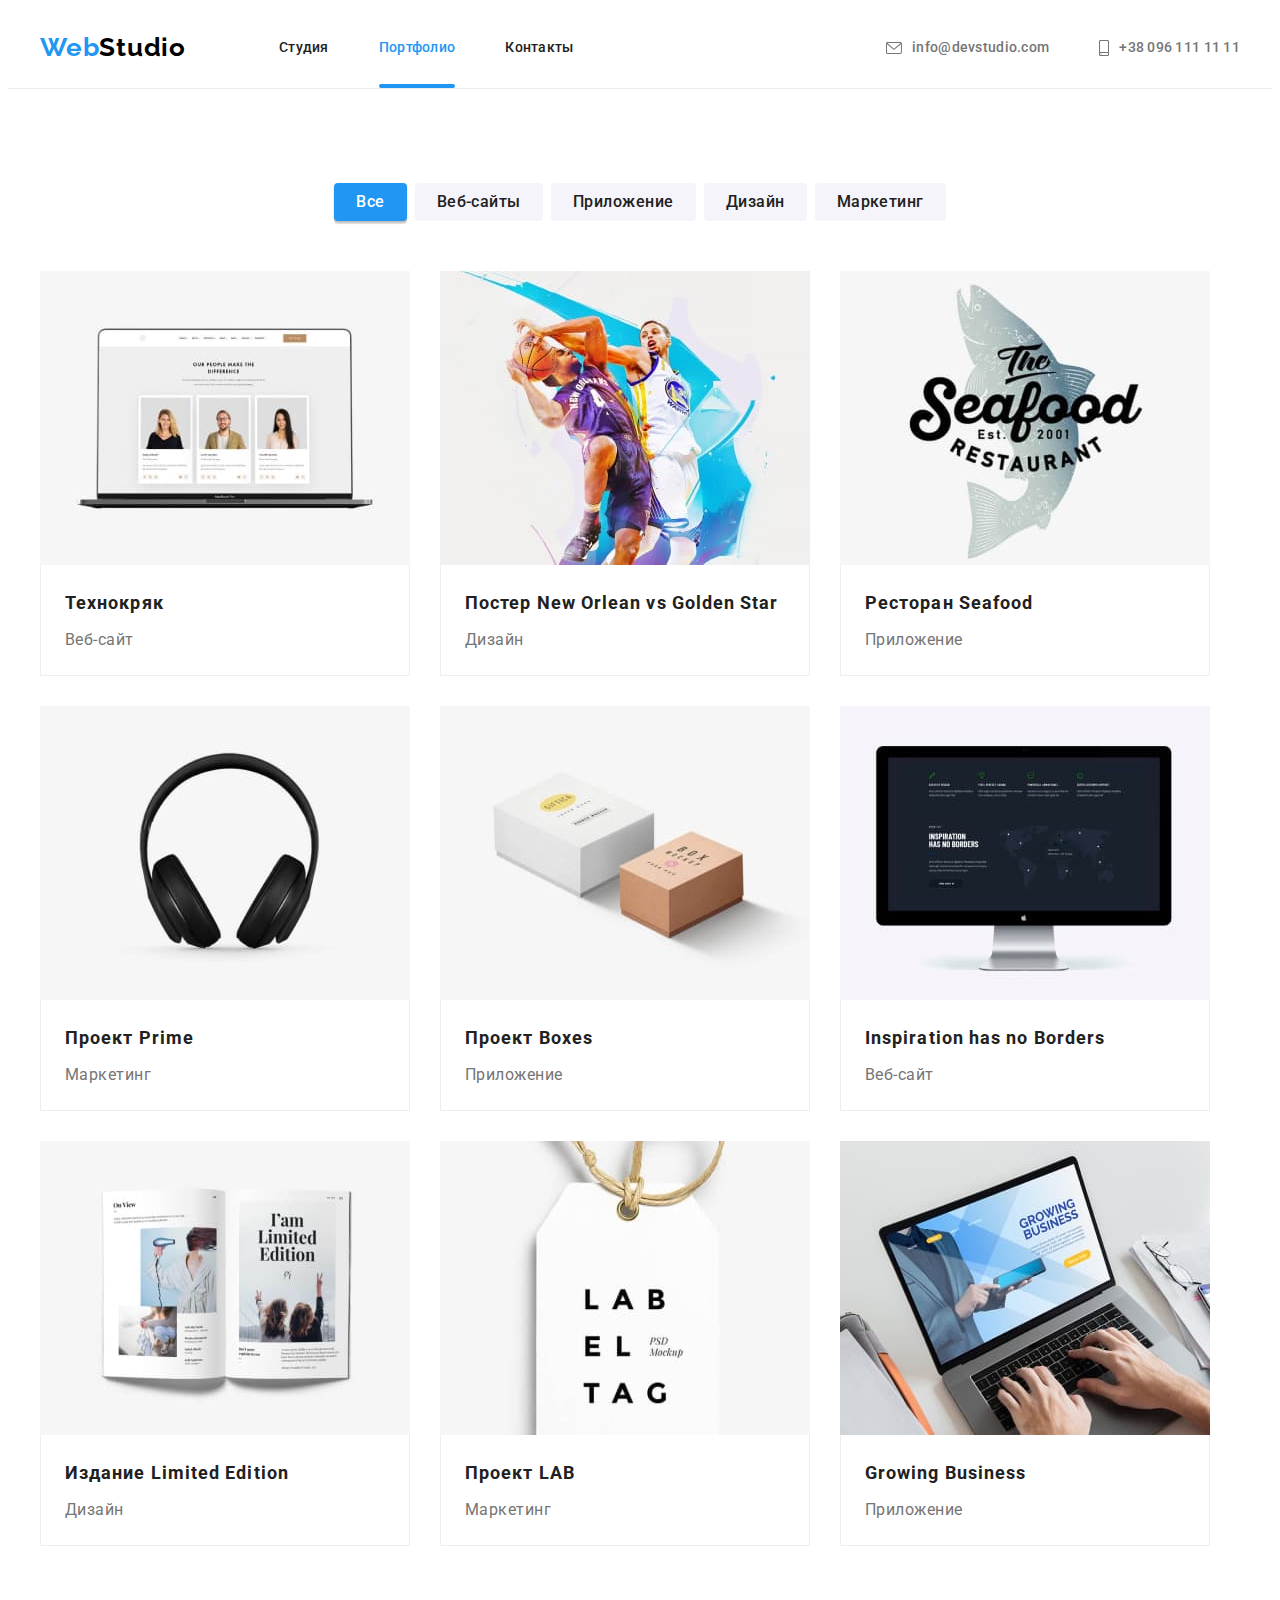
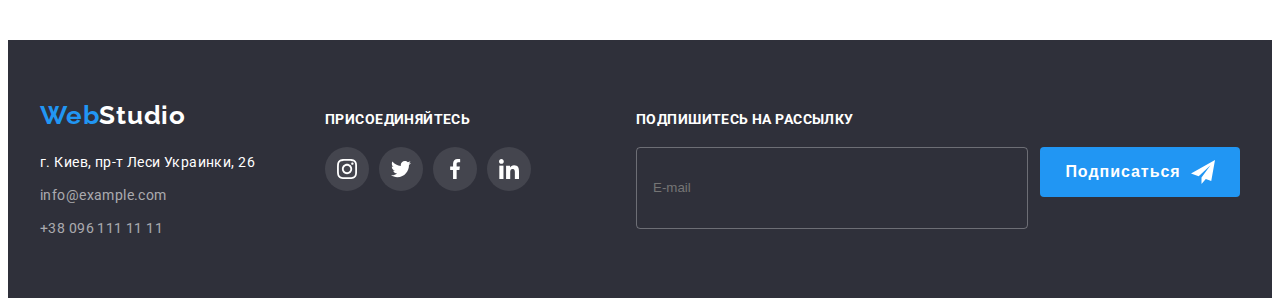
==== portfolio.html @ 87188d60 "v.1.8.0" ====
<!DOCTYPE html>
<html lang="ru">
  <head>
    <meta charset="UTF-8" />
    <meta http-equiv="X-UA-Compatible" content="IE=edge" />
    <meta name="viewport" content="width=device-width, initial-scale=1.0" />
    <link
      href="https://fonts.googleapis.com/css2?family=Raleway:wght@700&display=swap"
      rel="stylesheet"
    />
    <link
      href="https://fonts.googleapis.com/css2?family=Roboto:wght@400;500;700;900&display=swap"
      rel="stylesheet"
    />
    <link
      rel="stylesheet"
      href="https://cdnjs.cloudflare.com/ajax/libs/modern-normalize/1.1.0/modern-normalize.min.css"
      integrity="sha512-wpPYUAdjBVSE4KJnH1VR1HeZfpl1ub8YT/NKx4PuQ5NmX2tKuGu6U/JRp5y+Y8XG2tV+wKQpNHVUX03MfMFn9Q=="
      crossorigin="anonymous"
      referrerpolicy="no-referrer"
    />
    <link rel="stylesheet" href="./css/main.min.css" />
    <title>portfolio</title>
  </head>
  <body class="body">
    <header class="header-site">
      <div class="container-site">
        <nav class="header-nav">
          <a class="header-nav__logo logo" href="./index.html" lang="en"
            >Web<span class="header-nav__logo-text">Studio</span></a
          >
          <ul class="header-list list">
            <li class="header-list__item">
              <a class="header-list__link link" href="./index.html">Студия</a>
            </li>
            <li class="header-list__item">
              <a class="header-list__link link current" href="./portfolio.html">Портфолио</a>
            </li>
            <li class="header-list__item">
              <a class="header-list__link link" href="">Контакты</a>
            </li>
          </ul>
        </nav>
        <ul class="header-contact list">
          <li class="header-contact__item">
            <a class="header-contact__link-mail link" href="mailto:info@devstudio.com">
              <svg class="header-contact__icon" width="16" height="12">
                <use href="./images/icons.svg#icon-envelope"></use>
              </svg>
              info@devstudio.com</a
            >
          </li>
          <li class="header-contact__item">
            <a class="header-tel link" href="tel:+380961111111"
              ><svg class="header-contact__icon" width="10" height="16">
                <use href="./images/icons.svg#icon-smartphone"></use>
              </svg>
              +38 096 111 11 11</a
            >
          </li>
        </ul>
      </div>
    </header>
    <main class="main-portfolio">
      <section class="types-of-projects">
        <div class="container-site">
          <h1 class="types-of-projects__titles" hidden>Types of projects</h1>
          <ul class="types-of-projects__list list">
            <li class="types-of-projects__item">
              <button class="types-of-projects__btn painted" type="button">Все</button>
            </li>
            <li class="types-of-projects__item">
              <button class="types-of-projects__btn" type="button">Веб-сайты</button>
            </li>
            <li class="types-of-projects__item">
              <button class="types-of-projects__btn" type="button">Приложение</button>
            </li>
            <li class="types-of-projects__item">
              <button class="types-of-projects__btn" type="button">Дизайн</button>
            </li>
            <li class="types-of-projects__item">
              <button class="types-of-projects__btn" type="button">Маркетинг</button>
            </li>
          </ul>
          <ul class="projects-list list">
            <li class="project-item">
              <a class="project-link link" href="#">
                <div class="project-hover-container">
                  <img
                    class="project-img"
                    src="./images/portfolio1.jpg"
                    alt="Технокряк"
                    width="370"
                    height="294"
                  />
                  <p class="project-hover-text">
                    Ресурс предлагает комплексные предложения с разным уровнем функционала и
                    сервисов. Все это позволит посетителю получить исчерпывающие сведения о компании
                    или частном лице.
                  </p>
                </div>
                <div class="project-item-container">
                  <h2 class="project-top-text top-text">Технокряк</h2>
                  <p class="project-bottom-text bottom-text">Веб-сайт</p>
                </div>
              </a>
            </li>
            <li class="project-item">
              <a class="project-link link" href="#">
                <div class="project-hover-container">
                  <img
                    class="project-img"
                    src="./images/portfolio2.jpg"
                    alt="Постер New Orlean vs Golden Star"
                    width="370"
                    height="294"
                  />
                  <p class="project-hover-text">
                    Ресурс предлагает комплексные предложения с разным уровнем функционала и
                    сервисов. Все это позволит посетителю получить исчерпывающие сведения о компании
                    или частном лице.
                  </p>
                </div>
                <div class="project-item-container">
                  <h2 class="project-top-text top-text">
                    Постер
                    <span class="project-top-text top-text" lang="en"
                      >New Orlean vs Golden Star</span
                    >
                  </h2>
                  <p class="project-bottom-text bottom-text">Дизайн</p>
                </div>
              </a>
            </li>
            <li class="project-item">
              <a class="project-link link" href="#">
                <div class="project-hover-container">
                  <img
                    class="project-img"
                    src="./images/portfolio3.jpg"
                    alt="Ресторан Seafood"
                    width="370"
                    height="294"
                  />
                  <p class="project-hover-text">
                    Ресурс предлагает комплексные предложения с разным уровнем функционала и
                    сервисов. Все это позволит посетителю получить исчерпывающие сведения о компании
                    или частном лице.
                  </p>
                </div>
                <div class="project-item-container">
                  <h2 class="project-top-text top-text">
                    Ресторан <span class="project-top-text top-text" lang="en">Seafood</span>
                  </h2>
                  <p class="project-bottom-text bottom-text">Приложение</p>
                </div>
              </a>
            </li>
            <li class="project-item">
              <a class="project-link link" href="#">
                <div class="project-hover-container">
                  <img
                    class="project-img"
                    src="./images/portfolio4.jpg"
                    alt="Проект Prime"
                    width="370"
                    height="294"
                  />
                  <p class="project-hover-text">
                    Ресурс предлагает комплексные предложения с разным уровнем функционала и
                    сервисов. Все это позволит посетителю получить исчерпывающие сведения о компании
                    или частном лице.
                  </p>
                </div>
                <div class="project-item-container">
                  <h2 class="project-top-text top-text">
                    Проект <span class="project-top-text top-text" lang="en">Prime</span>
                  </h2>
                  <p class="project-bottom-text bottom-text">Маркетинг</p>
                </div>
              </a>
            </li>
            <li class="project-item">
              <a class="project-link link" href="#">
                <div class="project-hover-container">
                  <img
                    class="project-img"
                    src="./images/portfolio5.jpg"
                    alt="Проект Boxes"
                    width="370"
                    height="294"
                  />
                  <p class="project-hover-text">
                    Ресурс предлагает комплексные предложения с разным уровнем функционала и
                    сервисов. Все это позволит посетителю получить исчерпывающие сведения о компании
                    или частном лице.
                  </p>
                </div>
                <div class="project-item-container">
                  <h2 class="project-top-text top-text">
                    Проект <span class="project-top-text top-text" lang="en">Boxes</span>
                  </h2>
                  <p class="project-bottom-text bottom-text">Приложение</p>
                </div>
              </a>
            </li>
            <li class="project-item">
              <a class="project-link link" href="#">
                <div class="project-hover-container">
                  <img
                    class="project-img"
                    src="./images/portfolio6.jpg"
                    alt="Inspiration has no Borders"
                    width="370"
                    height="294"
                  />
                  <p class="project-hover-text">
                    Ресурс предлагает комплексные предложения с разным уровнем функционала и
                    сервисов. Все это позволит посетителю получить исчерпывающие сведения о компании
                    или частном лице.
                  </p>
                </div>
                <div class="project-item-container">
                  <h2 class="project-top-text top-text" lang="en">Inspiration has no Borders</h2>
                  <p class="project-bottom-text bottom-text">Веб-сайт</p>
                </div>
              </a>
            </li>
            <li class="project-item">
              <a class="project-link link" href="#">
                <div class="project-hover-container">
                  <img
                    class="project-img"
                    src="./images/portfolio7.jpg"
                    alt="Издание Limited Edition"
                    width="370"
                    height="294"
                  />
                  <p class="project-hover-text">
                    Ресурс предлагает комплексные предложения с разным уровнем функционала и
                    сервисов. Все это позволит посетителю получить исчерпывающие сведения о компании
                    или частном лице.
                  </p>
                </div>
                <div class="project-item-container">
                  <h2 class="project-top-text top-text">
                    Издание <span class="project-top-text top-text" lang="en">Limited Edition</span>
                  </h2>
                  <p class="project-bottom-text bottom-text">Дизайн</p>
                </div>
              </a>
            </li>
            <li class="project-item">
              <a class="project-link link" href="#">
                <div class="project-hover-container">
                  <img
                    class="project-img"
                    src="./images/portfolio8.jpg"
                    alt="Проект LAB"
                    width="370"
                    height="294"
                  />
                  <p class="project-hover-text">
                    Ресурс предлагает комплексные предложения с разным уровнем функционала и
                    сервисов. Все это позволит посетителю получить исчерпывающие сведения о компании
                    или частном лице.
                  </p>
                </div>
                <div class="project-item-container">
                  <h2 class="project-top-text top-text">
                    Проект <span class="project-top-text top-text" lang="en">LAB</span>
                  </h2>
                  <p class="project-bottom-text bottom-text">Маркетинг</p>
                </div>
              </a>
            </li>
            <li class="project-item">
              <a class="project-link link" href="#">
                <div class="project-hover-container">
                  <img
                    class="project-img"
                    src="./images/portfolio9.jpg"
                    alt="Growing Business"
                    width="370"
                    height="294"
                  />
                  <p class="project-hover-text">
                    Ресурс предлагает комплексные предложения с разным уровнем функционала и
                    сервисов. Все это позволит посетителю получить исчерпывающие сведения о компании
                    или частном лице.
                  </p>
                </div>
                <div class="project-item-container">
                  <h2 class="project-top-text top-text" lang="en">Growing Business</h2>
                  <p class="project-bottom-text bottom-text">Приложение</p>
                </div>
              </a>
            </li>
          </ul>
        </div>
      </section>
    </main>
    <footer class="footer">
      <div class="container-site">
        <div class="footer__info">
          <a class="footer__logo logo" href="./index.html" lang="en"
            >Web<span class="footer__logo-text">Studio</span></a
          >
          <address class="footer__address">
            <ul class="footer__address-list list">
              <li class="footer__address-item">
                <a
                  class="footer__address-link link"
                  href="https://goo.gl/maps/AfiXT937UJEUaa5J6"
                  target="_blank"
                  rel="noopener noreferrel nofollow"
                  >г. Киев, пр-т Леси Украинки, 26</a
                >
              </li>
              <li class="footer__address-item">
                <a class="footer__address-mail link" href="mailto:info@example.com"
                  >info@example.com</a
                >
              </li>
              <li class="footer__address-item">
                <a class="footer__address-tel link" href="tel:+380961111111">+38 096 111 11 11</a>
              </li>
            </ul>
          </address>
        </div>
        <div class="footer-social">
          <p class="footer__bottom-text">присоединяйтесь</p>
          <ul class="footer-social__list list">
            <li class="footer-social__item">
              <a class="footer-social__link" aria-label="Инстаграм" href="#"
                ><svg class="footer-social__icon" width="20" height="20">
                  <use href="./images/icons.svg#icon-instagram"></use></svg
              ></a>
            </li>
            <li class="footer-social__item">
              <a class="footer-social__link" aria-label="Твиттер" href="#"
                ><svg class="footer-social__icon" width="20" height="20">
                  <use href="./images/icons.svg#icon-twitter"></use></svg
              ></a>
            </li>
            <li class="footer-social__item">
              <a class="footer-social__link" aria-label="Фейсбук" href="#"
                ><svg class="footer-social__icon" width="20" height="20">
                  <use href="./images/icons.svg#icon-facebook"></use></svg
              ></a>
            </li>
            <li class="footer-social__item">
              <a class="footer-social__link" aria-label="Линкедин" href="#"
                ><svg class="footer-social__icon" width="20" height="20">
                  <use href="./images/icons.svg#icon-linkedin"></use></svg
              ></a>
            </li>
          </ul>
        </div>
        <div class="footer-subscribe">
          <p class="footer__bottom-text">Подпишитесь на рассылку</p>
          <form class="footer-subscribe__zone">
            <input
              type="text"
              class="footer-subscribe__input"
              name="email"
              id="subscribe-input"
              placeholder="E-mail"
            />
            <button type="submit" class="footer-subscribe__btn">
              Подписаться<svg class="footer-subscribe__icon" width="24" height="24">
                <use href="./images/icons.svg#icon-send"></use>
              </svg>
            </button>
          </form>
        </div>
      </div>
    </footer>
  </body>
</html>
---- css/main.min.css ----
:root{--logo-color-blue: #2196f3;--logo-color-white: #ffffff;--logo-color-black: #2f303a;--logo-span-color: #000;--contacts-color: #757575;--header-background-color: #ffffff;--header-list__link-color: #212121;--header-link-hover: #2196f3;--hero-background-color: #2f303a;--hero__title-color: #ffffff;--hero-button-background-color: #2196f3;--hero-button-color: #ffffff;--hero-button-background-color-focus-hover: #188ce8;--qualities-skills-background-color: #ffffff;--skills__title-color: #212121;--team-background-colour: #f5f4fa;--team__title-color: #212121;--specialist__team-member-color: #212121;--specialist__tech-skill-color: #757575;--footer-color: #2f303a;--footer__address-link-color: #ffffff;--footer-color-tel-mail: rgba(255, 255, 255, 0.6);--footer__bottom-text-color: #ffffff;--top-text-color: #212121;--bottom-text-color: #757575;--curent-color: #2196f3;--types-of-projects__btn-hover-focus-color: #ffffff;--types-of-projects__btn-hover-focus-background-color: #2196f3;--types-of-projects__btn-color: #212121;--types-of-projects__btn-background-color: #f5f4fa;--portfolio-background-color: #ffffff;--cursor-button: pointer;--team__item-background-color: #ffffff;--clients__title: #212121;--animation: cubic-bezier(0.4, 0, 0.2, 1);--accent-color-modal: #2196f3}p,h1,h2,h3,h4,h5,h6,ul,ol{margin:0;padding:0}img{display:block;max-width:100%;height:auto}.body{font-family:"Roboto","Times New Roman",sans-serif;color:var(--top-text-color)}.list{list-style:none}.top-text{color:var(--top-text-color)}.bottom-text{color:var(--bottom-text-color)}.link,.logo{text-decoration:none;display:block}.visually-hidden{position:absolute;white-space:nowrap;width:1px;height:1px;overflow:hidden;border:0;padding:0;clip:rect(0, 0, 0, 0);clip-path:inset(50%);margin:-1px}.container-site{width:1200px;margin:0 auto;padding:0 15px}.header-site{background-color:var(--header-background-color);border-bottom:1px solid #ececec}.header-site .container-site{display:flex}.link{transition:color 250ms var(--animation)}.header-nav__logo{padding-top:24px;padding-bottom:25px}.header-nav__logo-text{color:var(--logo-span-color)}.logo{margin-right:93px;font-family:"Raleway",sans-serif;font-weight:700;font-size:26px;line-height:1.19;letter-spacing:.03em;color:var(--logo-color-blue)}.header-nav{display:flex}.header-list{display:flex}.header-list__item{position:relative}.header-list__item:not(:last-child){margin-right:50px}.header-list__link{padding-top:32px;padding-bottom:32px;font-weight:500;font-size:14px;line-height:1.14;letter-spacing:.02em;color:var(--header-list__link-color)}.header-list__link::after{width:100%;height:4px;content:"";position:absolute;bottom:0;background-color:#2196f3;border-radius:2px;left:0;transform:scale(0);transition:transform 250ms linear}.header-list__link:hover::after{transform:scale(1)}.header-list__link.current::after{transform:scale(1)}.header-list__link:hover,.header-list__link:focus{color:var(--header-link-hover)}.current{color:var(--curent-color)}.header-contact{align-items:center;display:flex;margin-left:auto}.header-contact__item:first-child{margin-right:50px}.header-contact__link-mail,.header-tel{display:flex;align-items:center;padding:32px 0;font-weight:500;font-size:14px;line-height:1.14;letter-spacing:.02em;color:var(--contacts-color)}.header-contact__link-mail:hover,.header-contact__link-mail:focus,.header-tel:hover,.header-tel:focus{color:var(--header-link-hover)}.header-contact__icon{fill:currentColor;margin-right:10px}.hero{background-color:var(--hero-background-color);background-image:linear-gradient(rgba(47, 48, 58, 0.4), rgba(47, 48, 58, 0.4)),url(../images/hero-bg.jpg);background-repeat:no-repeat;background-position:center;padding-top:200px;padding-bottom:200px;width:1600px;margin:0 auto;background-size:cover}.hero .container-site{text-align:center}.hero__title{margin:0 auto;margin-bottom:30px;max-width:696px;text-align:center;font-weight:900;font-size:44px;line-height:1.36;text-align:center;letter-spacing:.06em;text-transform:uppercase;color:var(--hero__title-color)}.hero__btn{padding:10px 32px;border:none;border-radius:4px;box-shadow:0px 4px 4px rgba(0,0,0,.15);font-family:inherit;font-style:normal;font-weight:700;font-size:16px;line-height:1.88;align-items:center;text-align:center;letter-spacing:.06em;color:var(--hero-button-color);background-color:var(--hero-button-background-color);border-color:var(--hero-button-background-color);cursor:var(--cursor-button);transition:background-color 250ms var(--animation)}.hero__btn:hover,.hero__btn:focus{background:var(--hero-button-background-color-focus-hover)}.qualities{padding-top:94px;padding-bottom:94px;background-color:var(--qualities-skills-background-color)}.qualities__list{display:flex}.qualities__icon-background{display:flex;width:270px;height:120px;justify-content:center;align-items:center;background-color:#f5f4fa;margin-bottom:30px;border-radius:4px}.qualities__item:not(:last-child){margin-right:30px}.qualities__top-text{margin-bottom:10px;font-weight:700;font-size:14px;line-height:1.14;letter-spacing:.03em;text-transform:uppercase;color:var(--top-text-color)}.qualities__bottom-text{max-width:270px;font-weight:400;font-size:14px;line-height:1.71;letter-spacing:.03em;color:var(--bottom-text-color)}.skills{padding-bottom:94px}.skills__title{margin-bottom:50px;font-weight:700;font-size:36px;line-height:1.17;text-align:center;letter-spacing:.03em;color:var(--skills__title-color)}.skills__list{display:flex}.skills__item{position:relative}.skills__item:not(:last-child){margin-right:30px}.skills__container-text{width:370px;height:70px;background-color:rgba(47,48,58,.8);display:flex;align-items:center;justify-content:center;position:absolute;bottom:0}.skill__text{font-weight:700;font-size:14px;line-height:1.14;letter-spacing:.03em;text-transform:uppercase;color:#fff}.team{padding-top:94px;padding-bottom:94px;background-color:var(--team-background-colour)}.team__list{display:flex}.team__item{background-color:var(--team__item-background-color);box-shadow:0px 1px 3px rgba(0,0,0,.12),0px 1px 1px rgba(0,0,0,.14),0px 2px 1px rgba(0,0,0,.2);border-radius:0px 0px 4px 4px}.team__item:not(:last-child){margin-right:30px}.team__title{margin-bottom:50px;font-weight:700;font-size:36px;line-height:1.17;text-align:center;letter-spacing:.03em;color:var(--team__title-color)}.specialist{padding:30px 0}.specialist__team-member{margin-bottom:10px;font-weight:500;font-size:16px;line-height:1.19;text-align:center;letter-spacing:.03em;color:var(--specialist__team-member-color)}.specialist__tech-skill{font-weight:400;font-size:16px;line-height:1.19;text-align:center;letter-spacing:.03em;color:var(--specialist__tech-skill-color);margin-bottom:16px}.specialist__social-list{display:flex;justify-content:center}.specialist__social-item{display:flex;justify-content:center;align-items:center;width:44px;height:44px}.specialist__social-item:not(:last-child){margin-right:10px}.specialist__social-link{display:flex;width:100%;height:100%;justify-content:center;align-items:center;border-radius:50%;color:#afb1b8;transition:color 250ms var(--animation),background-color 250ms var(--animation)}.specialist__social-link:hover,.specialist__social-link:focus{background-color:#2196f3;color:#fff}.specialist__social-icon{fill:currentColor}.clients{padding-top:94px;padding-bottom:94px}.clients__title{font-weight:700;font-size:36px;line-height:1.17;text-align:center;letter-spacing:.03em;color:var(--clients__title);margin-bottom:50px}.clients__list{display:flex}.clients__item{display:flex;justify-content:center;align-items:center;width:170px;height:92px}.clients__item:not(:last-child){margin-right:30px}.clients__item .clients__link{display:flex;justify-content:center;align-items:center;width:100%;height:100%;color:#afb1b8;border:1px solid #afb1b8;border-radius:4px}.clients__link{transition:color 250ms var(--animation),border-color 250ms var(--animation)}.clients__link:hover,.clients__link:focus{border:1px solid #2196f3;color:#2196f3}.clients__icon{fill:currentColor}.footer{padding:60px 0 57px 0;background-color:var(--logo-color-black)}.footer__info{margin-right:70px}.footer .container-site{display:flex;align-items:baseline}.footer__bottom-text{font-weight:700;font-size:14px;line-height:16px;letter-spacing:.03em;text-transform:uppercase;margin-bottom:20px;color:var(--footer__bottom-text-color)}.footer__logo{margin:0 0 20px 0;display:inline-block}.footer__logo-text{color:var(--logo-color-white)}.footer__address-link,.footer__address-mail,.footer__address-tel{display:inline-block;font-style:normal}.footer__address-link:hover,.footer__address-link:focus,.footer__address-mail:hover,.footer__address-mail:focus,.footer__address-tel:hover,.footer__address-tel:focus{color:var(--header-link-hover)}.footer__address-link{font-weight:400;font-size:14px;line-height:1.71;letter-spacing:.03em;color:var(--footer__address-link-color)}.footer__address-mail,.footer__address-tel{font-weight:400;font-size:14px;line-height:1.71;letter-spacing:.03em;color:var(--footer-color-tel-mail)}.footer__address-item:not(:last-child){margin-bottom:9px}.footer-social__list{display:flex}.footer-social__item{display:flex;justify-content:center;align-items:center;width:44px;height:44px}.footer-social__item:not(:last-child){margin-right:10px}.footer-social__link{display:flex;width:100%;height:100%;justify-content:center;align-items:center;border-radius:50%;color:#fff;background-color:rgba(255,255,255,.1019607843);transition:background-color 250ms var(--animation)}.footer-social__link:hover,.footer-social__link:focus{background-color:#2196f3;color:#fff}.footer-social__icon{fill:currentColor}.footer-subscribe{margin-left:auto}.footer-subscribe__input{width:358px;height:50px;border:1px solid rgba(255,255,255,.3);border-radius:4px;outline:none;background-color:rgba(0,0,0,0);padding:15px 16px;margin-right:12px;color:#2196f3;transition:border-color 250ms cubic-bezier(0.4, 0, 0.2, 1)}.footer-subscribe__input:hover,.footer-subscribe__input:focus{border-color:#2196f3}.footer-subscribe__input:hover::placeholder{color:#2196f3}.footer-subscribe__input::placeholder{transition:color 250ms cubic-bezier(0.4, 0, 0.2, 1)}.footer-subscribe__zone{display:flex}.footer-subscribe__btn{font-weight:700;font-size:16px;line-height:1.88;letter-spacing:.06em;color:#fff;background-color:#2196f3;border:none;border-radius:4px;width:200px;height:50px;outline:none;display:flex;justify-content:center;align-items:center;cursor:var(--cursor-button);transition:background-color 250ms cubic-bezier(0.4, 0, 0.2, 1)}.footer-subscribe__btn:hover,.footer-subscribe__btn:focus{background-color:#188ce8}.footer-subscribe__icon{fill:#fff;margin-left:10px}.backdrop{width:100%;height:100%;position:fixed;background-color:rgba(0,0,0,.2);top:0;display:flex;justify-content:center;align-items:center;transition:opacity 700ms,visibility 700ms}.backdrop.is-hidden .modal{transform:rotate(-180deg) scale(-3)}.modal__btn-close{width:30px;height:30px;border:1px solid rgba(0,0,0,.1);border-radius:50%;display:flex;justify-content:center;align-items:center;position:absolute;right:8px;top:8px;background-color:#fff;cursor:var(--cursor-button);transition:border-color 250ms cubic-bezier(0.4, 0, 0.2, 1)}.modal__btn-close:hover .modal__icon-close{fill:var(--accent-color-modal)}.modal__icon-close{transition:fill 250ms cubic-bezier(0.4, 0, 0.2, 1)}.modal{width:528px;height:581px;background-color:#fff;box-shadow:0px 1px 3px rgba(0,0,0,.12),0px 1px 1px rgba(0,0,0,.14),0px 2px 1px rgba(0,0,0,.2);padding:40px;border-radius:4px;position:relative;transition:transform 700ms ease}.modal__title{font-weight:700;font-size:20px;line-height:1.15;text-align:center;letter-spacing:.03em;color:#212121;margin-bottom:12px}.modal__field{margin-bottom:10px}.modal__label{display:block;font-weight:400;font-size:12px;line-height:1.17;letter-spacing:.01em;color:#757575;margin-bottom:4px}.modal__input{width:100%;height:40px;padding-left:42px;border:1px solid rgba(33,33,33,.2);border-radius:4px;outline:none;transition:border-color 250ms cubic-bezier(0.4, 0, 0.2, 1)}.modal__input:valid{border-color:green}.modal__input:invalid{border-color:rgba(33,33,33,.2)}.modal__input:focus{border-color:var(--accent-color-modal)}.modal__input:focus+.modal__input-icon{fill:var(--accent-color-modal)}.modal__input-wrap{position:relative}.modal__input-icon{position:absolute;left:12px;top:50%;transform:translateY(-50%);transition:fill 250ms cubic-bezier(0.4, 0, 0.2, 1)}.modal__field-comment{margin-bottom:20px}.modal__text{width:100%;height:120px;padding:12px 16px;margin-bottom:0;border:1px solid rgba(33,33,33,.2);border-radius:4px;resize:none;outline:none;transition:border-color 250ms cubic-bezier(0.4, 0, 0.2, 1)}.modal__text:focus{border-color:var(--accent-color-modal)}.modal__check-text{font-weight:400;font-size:14px;line-height:1.71;letter-spacing:.03em;display:flex;align-items:center;color:#757575}.modal__check-icon-border{width:16px;height:15px;border:2px solid #212121;border-radius:3px;margin-right:9px;display:flex;align-items:center;justify-content:center;transition:background-color 250ms cubic-bezier(0.4, 0, 0.2, 1),border 250ms cubic-bezier(0.4, 0, 0.2, 1)}.modal__icon-check{fill:rgba(0,0,0,0);transition:fill 250ms cubic-bezier(0.4, 0, 0.2, 1)}.modal__input-check:focus+.modal__check-text>.modal__check-icon-border{border-color:var(--accent-color-modal)}.modal__input-check:hover+.modal__check-text>.modal__check-icon-border{border-color:var(--accent-color-modal)}.modal__input-check:checked+.modal__check-text>.modal__check-icon-border{background-color:var(--accent-color-modal);border:none}.modal__input-check:checked+.modal__check-text .modal__icon-check{fill:#fff}.modal__link-policy{color:var(--accent-color-modal);transition:color 250ms cubic-bezier(0.4, 0, 0.2, 1)}.modal__link-policy:hover,.modal__link-policy:focus{color:var(--hero-button-background-color-focus-hover)}.modal__field-check{display:flex;margin-bottom:30px;align-items:center;justify-content:center}.modal__btn-submit{display:block;margin-left:auto;margin-right:auto;width:200px;height:50px;background:#2196f3;border:none;border-radius:4px;outline:none;justify-items:center;align-items:center;font-weight:700;font-size:16px;line-height:1.88;letter-spacing:.06em;color:#fff;transition:background-color 250ms cubic-bezier(0.4, 0, 0.2, 1),box-shadow 250ms cubic-bezier(0.4, 0, 0.2, 1)}.modal__btn-submit:focus,.modal__btn-submit:hover{background-color:#188ce8;box-shadow:0px 4px 4px rgba(0,0,0,.15)}.is-hidden{opacity:0;pointer-events:none;visibility:hidden}.types-of-projects{padding-top:94px;padding-bottom:94px;background-color:var(--portfolio-background-color)}.types-of-projects__list{display:flex;justify-content:center;margin-bottom:50px}.types-of-projects__item:not(:last-child){margin-right:8px}.types-of-projects__btn{padding:6px 22px;font-family:inherit;font-style:normal;font-weight:500;font-size:16px;line-height:1.63;text-align:center;letter-spacing:.03em;color:var(--types-of-projects__btn-color);background-color:var(--types-of-projects__btn-background-color);cursor:var(--cursor-button);border:none;border-radius:4px;transition:background-color 250ms var(--animation),color 250ms var(--animation),box-shadow 250ms var(--animation)}.types-of-projects__btn:hover,.types-of-projects__btn:focus,.painted{background-color:var(--types-of-projects__btn-hover-focus-background-color);color:var(--types-of-projects__btn-hover-focus-color);box-shadow:0px 3px 1px rgba(0,0,0,.1),0px 1px 2px rgba(0,0,0,.08),0px 2px 2px rgba(0,0,0,.12)}.projects-list{display:flex;flex-wrap:wrap}.project-item{display:block;margin-bottom:30px;margin-right:30px}.project-item:nth-child(3n+3){margin-right:0}.project-item:nth-child(n+7){margin-bottom:0}.project-link{transition:box-shadow 250ms var(--animation)}.project-link:hover,.project-link:focus{box-shadow:0px 1px 1px rgba(0,0,0,.12),0px 4px 4px rgba(0,0,0,.06),1px 4px 6px rgba(0,0,0,.16);cursor:var(--cursor-button)}.project-item-container{box-sizing:border-box;padding:20px 24px;border:1px solid #eee;border-top:0}.project-top-text{margin-bottom:4px;font-weight:700;font-size:18px;line-height:2;letter-spacing:.06em}.project-bottom-text{font-weight:400;font-size:16px;line-height:1.87;letter-spacing:.03em}.project-hover-text{width:100%;height:100%;position:absolute;top:0;font-weight:400;font-size:18px;line-height:1.56;letter-spacing:.03em;color:#fff;background-color:rgba(33,150,243,.9);padding:63px 24px;transform:translateY(101%);transition:transform 250ms var(--animation)}.project-link:hover .project-hover-text{transform:translateY(0);overflow:auto}.project-link:focus .project-hover-text{transform:translateY(0);overflow:auto}.project-hover-container{position:relative;overflow:hidden}/*# sourceMappingURL=main.min.css.map */
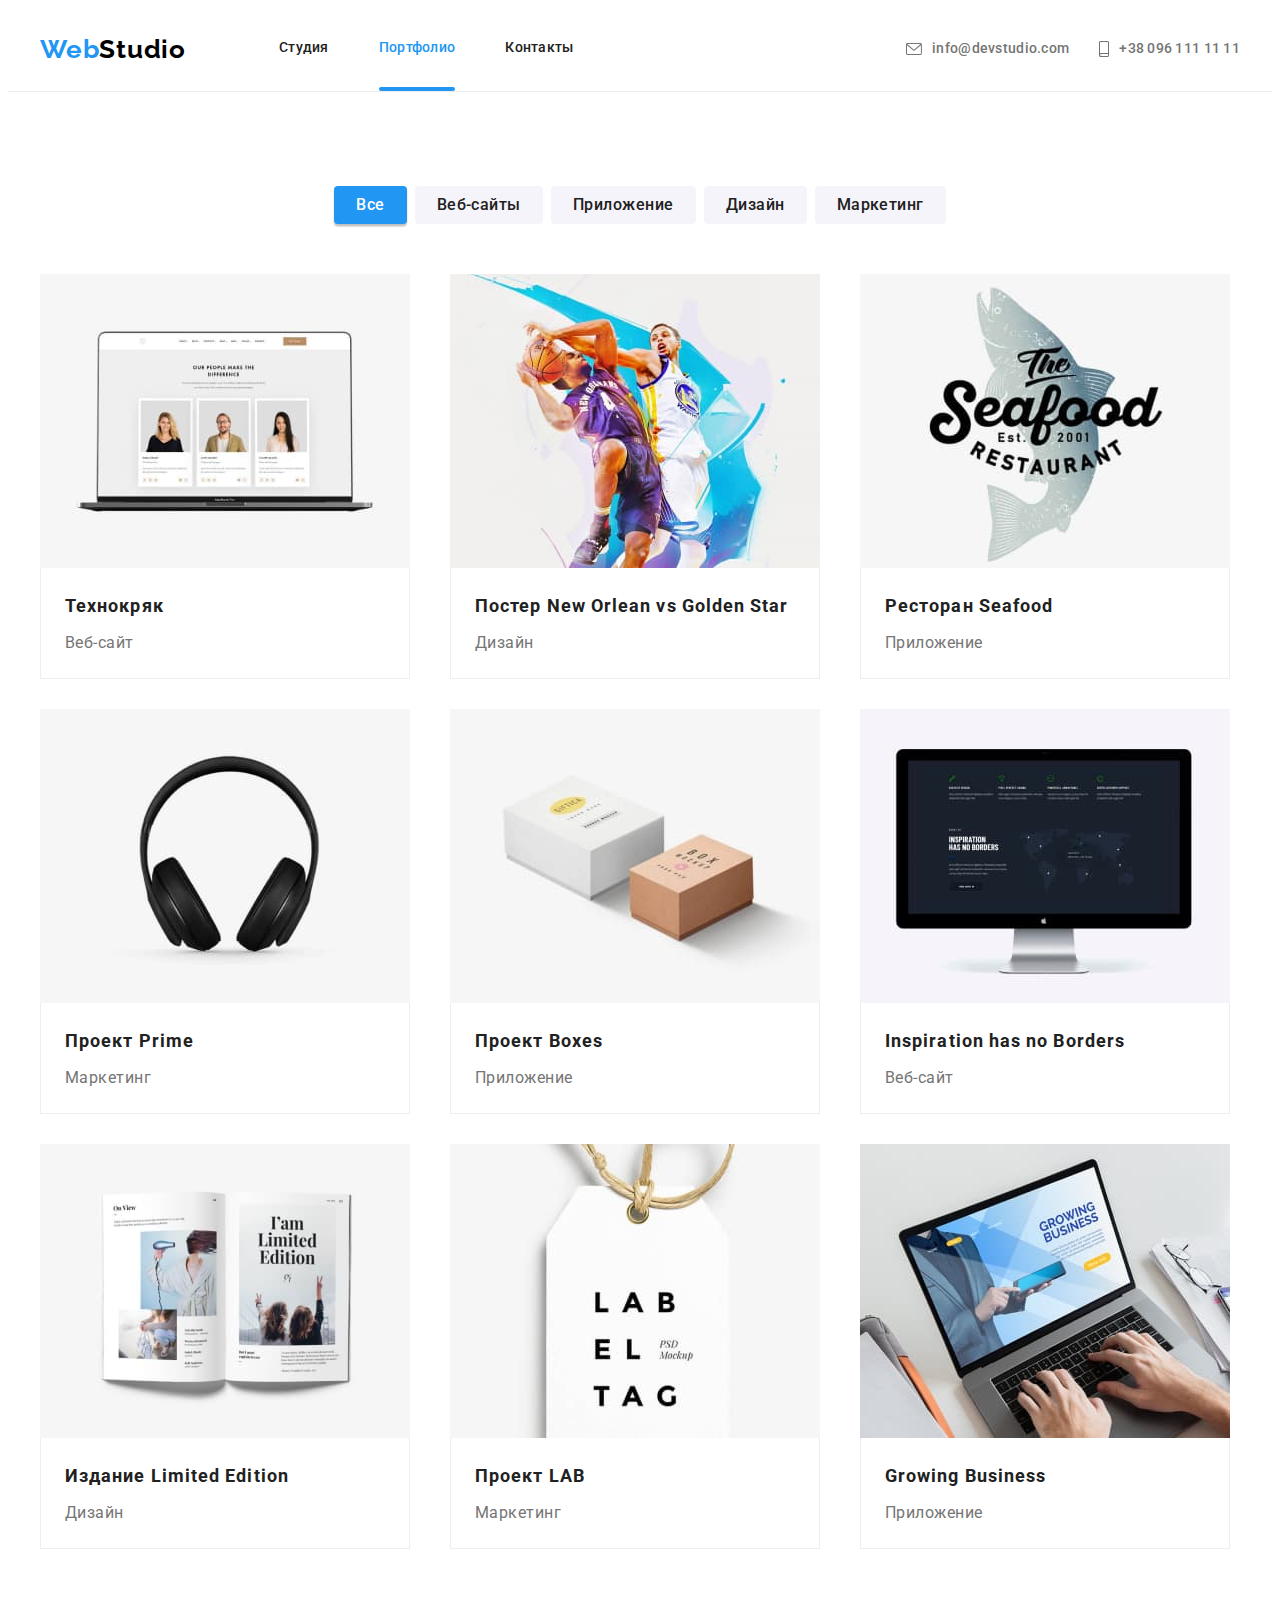
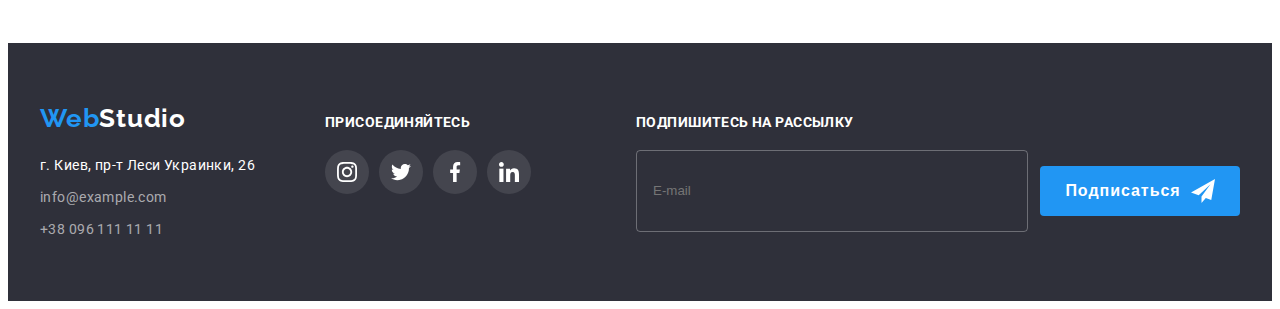
==== commit 37bd0117: "v.1.8.2" ====
--- a/portfolio.html
+++ b/portfolio.html
@@ -31,7 +31,7 @@
           >
           <ul class="header-list list">
             <li class="header-list__item">
-              <a class="header-list__link link" href="./index.html">Студия</a>
+              <a class="header-list__link link" href="">Студия</a>
             </li>
             <li class="header-list__item">
               <a class="header-list__link link current" href="./portfolio.html">Портфолио</a>
@@ -59,6 +59,43 @@
             >
           </li>
         </ul>
+        <button type="button" class="btn__open-menu" data-menu-open>
+          <svg class="btn__icon-open-menu" width="40" height="40">
+            <use href="./images/icons.svg#icon-open-menu-mob"></use>
+          </svg>
+        </button>
+      </div>
+      <div class="mob-menu is-hidden-mob" data-menu>
+        <button type="button" class="menu-close-mob" data-menu-close>
+          <svg class="btn__icon-close-menu" width="40" height="40">
+            <use href="./images/icons.svg#icon-close-menu-mob"></use>
+          </svg>
+        </button>
+        <ul class="nav-mob-list list">
+          <li class="nav-mob-item">
+            <a href="./index.html" class="nav-mob-link link">Студия</a>
+          </li>
+          <li class="nav-mob-item">
+            <a href="./portfolio.html" class="nav-mob-link link current-mob">Портфолио</a>
+          </li>
+          <li class="nav-mob-item"><a href="#" class="nav-mob-link link">Контакты</a></li>
+        </ul>
+        <div>
+          <ul class="mob-contact-list list">
+            <li class="mob-contact-item">
+              <a class="mob-tel link" href="tel:+380961111111">+38 096 111 11 11</a>
+            </li>
+            <li class="mob-contact-item">
+              <a class="mob-mail link" href="mailto:info@devstudio.com">info@devstudio.com</a>
+            </li>
+          </ul>
+          <ul class="mob-social-list list">
+            <li class="mob-social-item"><a href="#" class="mod-social-link link">Instagram</a></li>
+            <li class="mob-social-item"><a href="#" class="mod-social-link link">Twitter</a></li>
+            <li class="mob-social-item"><a href="#" class="mod-social-link link">Facebook</a></li>
+            <li class="mob-social-item"><a href="#" class="mod-social-link link">LinkedIn</a></li>
+          </ul>
+        </div>
       </div>
     </header>
     <main class="main-portfolio">
@@ -86,13 +123,31 @@
             <li class="project-item">
               <a class="project-link link" href="#">
                 <div class="project-hover-container">
-                  <img
-                    class="project-img"
-                    src="./images/portfolio1.jpg"
-                    alt="Технокряк"
-                    width="370"
-                    height="294"
-                  />
+                  <picture>
+                    <source
+                      srcset="./images/portfolio1.jpg 1x, ./images/portfolio1-2x.jpg 2x"
+                      media="(min-width:1200px)"
+                    />
+                    <source
+                      srcset="
+                        ./images/portfolio1-tablet.jpg    1x,
+                        ./images/portfolio1-tablet-2x.jpg 2x
+                      "
+                      media="(min-width:768px)"
+                    />
+                    <source
+                      srcset="./images/portfolio1-mob.jpg 1x, ./images/portfolio1-mob-2x.jpg 2x"
+                      media="(min-width:480px)"
+                    />
+                    <img
+                      class="project-img"
+                      src="./images/portfolio1.jpg"
+                      alt="Технокряк"
+                      width="370"
+                      height="294"
+                    />
+                  </picture>
+
                   <p class="project-hover-text">
                     Ресурс предлагает комплексные предложения с разным уровнем функционала и
                     сервисов. Все это позволит посетителю получить исчерпывающие сведения о компании
@@ -108,13 +163,30 @@
             <li class="project-item">
               <a class="project-link link" href="#">
                 <div class="project-hover-container">
-                  <img
-                    class="project-img"
-                    src="./images/portfolio2.jpg"
-                    alt="Постер New Orlean vs Golden Star"
-                    width="370"
-                    height="294"
-                  />
+                  <picture>
+                    <source
+                      srcset="./images/portfolio2.jpg 1x, ./images/portfolio2-2x.jpg 2x"
+                      media="(min-width:1200px)"
+                    />
+                    <source
+                      srcset="
+                        ./images/portfolio2-tablet.jpg    1x,
+                        ./images/portfolio2-tablet-2x.jpg 2x
+                      "
+                      media="(min-width:768px)"
+                    />
+                    <source
+                      srcset="./images/portfolio2-mob.jpg 1x, ./images/portfolio2-mob-2x.jpg 2x"
+                      media="(min-width:480px)"
+                    />
+                    <img
+                      class="project-img"
+                      src="./images/portfolio2.jpg"
+                      alt="Постер New Orlean vs Golden Star"
+                      width="370"
+                      height="294"
+                    />
+                  </picture>
                   <p class="project-hover-text">
                     Ресурс предлагает комплексные предложения с разным уровнем функционала и
                     сервисов. Все это позволит посетителю получить исчерпывающие сведения о компании
@@ -135,13 +207,30 @@
             <li class="project-item">
               <a class="project-link link" href="#">
                 <div class="project-hover-container">
-                  <img
-                    class="project-img"
-                    src="./images/portfolio3.jpg"
-                    alt="Ресторан Seafood"
-                    width="370"
-                    height="294"
-                  />
+                  <picture>
+                    <source
+                      srcset="./images/portfolio3.jpg 1x, ./images/portfolio3-2x.jpg 2x"
+                      media="(min-width:1200px)"
+                    />
+                    <source
+                      srcset="
+                        ./images/portfolio3-tablet.jpg    1x,
+                        ./images/portfolio3-tablet-2x.jpg 2x
+                      "
+                      media="(min-width:768px)"
+                    />
+                    <source
+                      srcset="./images/portfolio3-mob.jpg 1x, ./images/portfolio3-mob-2x.jpg 2x"
+                      media="(min-width:480px)"
+                    />
+                    <img
+                      class="project-img"
+                      src="./images/portfolio3.jpg"
+                      alt="Ресторан Seafood"
+                      width="370"
+                      height="294"
+                    />
+                  </picture>
                   <p class="project-hover-text">
                     Ресурс предлагает комплексные предложения с разным уровнем функционала и
                     сервисов. Все это позволит посетителю получить исчерпывающие сведения о компании
@@ -159,13 +248,30 @@
             <li class="project-item">
               <a class="project-link link" href="#">
                 <div class="project-hover-container">
-                  <img
-                    class="project-img"
-                    src="./images/portfolio4.jpg"
-                    alt="Проект Prime"
-                    width="370"
-                    height="294"
-                  />
+                  <picture>
+                    <source
+                      srcset="./images/portfolio4.jpg 1x, ./images/portfolio4-2x.jpg 2x"
+                      media="(min-width:1200px)"
+                    />
+                    <source
+                      srcset="
+                        ./images/portfolio4-tablet.jpg    1x,
+                        ./images/portfolio4-tablet-2x.jpg 2x
+                      "
+                      media="(min-width:768px)"
+                    />
+                    <source
+                      srcset="./images/portfolio4-mob.jpg 1x, ./images/portfolio4-mob-2x.jpg 2x"
+                      media="(min-width:480px)"
+                    />
+                    <img
+                      class="project-img"
+                      src="./images/portfolio4.jpg"
+                      alt="Проект Prime"
+                      width="370"
+                      height="294"
+                    />
+                  </picture>
                   <p class="project-hover-text">
                     Ресурс предлагает комплексные предложения с разным уровнем функционала и
                     сервисов. Все это позволит посетителю получить исчерпывающие сведения о компании
@@ -183,13 +289,30 @@
             <li class="project-item">
               <a class="project-link link" href="#">
                 <div class="project-hover-container">
-                  <img
-                    class="project-img"
-                    src="./images/portfolio5.jpg"
-                    alt="Проект Boxes"
-                    width="370"
-                    height="294"
-                  />
+                  <picture>
+                    <source
+                      srcset="./images/portfolio5.jpg 1x, ./images/portfolio5-2x.jpg 2x"
+                      media="(min-width:1200px)"
+                    />
+                    <source
+                      srcset="
+                        ./images/portfolio5-tablet.jpg    1x,
+                        ./images/portfolio5-tablet-2x.jpg 2x
+                      "
+                      media="(min-width:768px)"
+                    />
+                    <source
+                      srcset="./images/portfolio5-mob.jpg 1x, ./images/portfolio5-mob-2x.jpg 2x"
+                      media="(min-width:480px)"
+                    />
+                    <img
+                      class="project-img"
+                      src="./images/portfolio5.jpg"
+                      alt="Проект Boxes"
+                      width="370"
+                      height="294"
+                    />
+                  </picture>
                   <p class="project-hover-text">
                     Ресурс предлагает комплексные предложения с разным уровнем функционала и
                     сервисов. Все это позволит посетителю получить исчерпывающие сведения о компании
@@ -207,13 +330,30 @@
             <li class="project-item">
               <a class="project-link link" href="#">
                 <div class="project-hover-container">
-                  <img
-                    class="project-img"
-                    src="./images/portfolio6.jpg"
-                    alt="Inspiration has no Borders"
-                    width="370"
-                    height="294"
-                  />
+                  <picture>
+                    <source
+                      srcset="./images/portfolio6.jpg 1x, ./images/portfolio6-2x.jpg 2x"
+                      media="(min-width:1200px)"
+                    />
+                    <source
+                      srcset="
+                        ./images/portfolio6-tablet.jpg    1x,
+                        ./images/portfolio6-tablet-2x.jpg 2x
+                      "
+                      media="(min-width:768px)"
+                    />
+                    <source
+                      srcset="./images/portfolio6-mob.jpg 1x, ./images/portfolio6-mob-2x.jpg 2x"
+                      media="(min-width:480px)"
+                    />
+                    <img
+                      class="project-img"
+                      src="./images/portfolio6.jpg"
+                      alt="Inspiration has no Borders"
+                      width="370"
+                      height="294"
+                    />
+                  </picture>
                   <p class="project-hover-text">
                     Ресурс предлагает комплексные предложения с разным уровнем функционала и
                     сервисов. Все это позволит посетителю получить исчерпывающие сведения о компании
@@ -229,13 +369,30 @@
             <li class="project-item">
               <a class="project-link link" href="#">
                 <div class="project-hover-container">
-                  <img
-                    class="project-img"
-                    src="./images/portfolio7.jpg"
-                    alt="Издание Limited Edition"
-                    width="370"
-                    height="294"
-                  />
+                  <picture>
+                    <source
+                      srcset="./images/portfolio7.jpg 1x, ./images/portfolio7-2x.jpg 2x"
+                      media="(min-width:1200px)"
+                    />
+                    <source
+                      srcset="
+                        ./images/portfolio7-tablet.jpg    1x,
+                        ./images/portfolio7-tablet-2x.jpg 2x
+                      "
+                      media="(min-width:768px)"
+                    />
+                    <source
+                      srcset="./images/portfolio7-mob.jpg 1x, ./images/portfolio7-mob-2x.jpg 2x"
+                      media="(min-width:480px)"
+                    />
+                    <img
+                      class="project-img"
+                      src="./images/portfolio7.jpg"
+                      alt="Издание Limited Edition"
+                      width="370"
+                      height="294"
+                    />
+                  </picture>
                   <p class="project-hover-text">
                     Ресурс предлагает комплексные предложения с разным уровнем функционала и
                     сервисов. Все это позволит посетителю получить исчерпывающие сведения о компании
@@ -253,13 +410,30 @@
             <li class="project-item">
               <a class="project-link link" href="#">
                 <div class="project-hover-container">
-                  <img
-                    class="project-img"
-                    src="./images/portfolio8.jpg"
-                    alt="Проект LAB"
-                    width="370"
-                    height="294"
-                  />
+                  <picture>
+                    <source
+                      srcset="./images/portfolio8.jpg 1x, ./images/portfolio8-2x.jpg 2x"
+                      media="(min-width:1200px)"
+                    />
+                    <source
+                      srcset="
+                        ./images/portfolio8-tablet.jpg    1x,
+                        ./images/portfolio8-tablet-2x.jpg 2x
+                      "
+                      media="(min-width:768px)"
+                    />
+                    <source
+                      srcset="./images/portfolio8-mob.jpg 1x, ./images/portfolio8-mob-2x.jpg 2x"
+                      media="(min-width:480px)"
+                    />
+                    <img
+                      class="project-img"
+                      src="./images/portfolio8.jpg"
+                      alt="Проект LAB"
+                      width="370"
+                      height="294"
+                    />
+                  </picture>
                   <p class="project-hover-text">
                     Ресурс предлагает комплексные предложения с разным уровнем функционала и
                     сервисов. Все это позволит посетителю получить исчерпывающие сведения о компании
@@ -277,13 +451,30 @@
             <li class="project-item">
               <a class="project-link link" href="#">
                 <div class="project-hover-container">
-                  <img
-                    class="project-img"
-                    src="./images/portfolio9.jpg"
-                    alt="Growing Business"
-                    width="370"
-                    height="294"
-                  />
+                  <picture>
+                    <source
+                      srcset="./images/portfolio9.jpg 1x, ./images/portfolio9-2x.jpg 2x"
+                      media="(min-width:1200px)"
+                    />
+                    <source
+                      srcset="
+                        ./images/portfolio9-tablet.jpg    1x,
+                        ./images/portfolio9-tablet-2x.jpg 2x
+                      "
+                      media="(min-width:768px)"
+                    />
+                    <source
+                      srcset="./images/portfolio9-mob.jpg 1x, ./images/portfolio9-mob-2x.jpg 2x"
+                      media="(min-width:480px)"
+                    />
+                    <img
+                      class="project-img"
+                      src="./images/portfolio9.jpg"
+                      alt="Growing Business"
+                      width="370"
+                      height="294"
+                    />
+                  </picture>
                   <p class="project-hover-text">
                     Ресурс предлагает комплексные предложения с разным уровнем функционала и
                     сервисов. Все это позволит посетителю получить исчерпывающие сведения о компании
@@ -376,5 +567,6 @@
         </div>
       </div>
     </footer>
+    <script src="./js/menu-mob.js"></script>
   </body>
 </html>
--- a/css/main.min.css
+++ b/css/main.min.css
@@ -1 +1 @@
-:root{--logo-color-blue: #2196f3;--logo-color-white: #ffffff;--logo-color-black: #2f303a;--logo-span-color: #000;--contacts-color: #757575;--header-background-color: #ffffff;--header-list__link-color: #212121;--header-link-hover: #2196f3;--hero-background-color: #2f303a;--hero__title-color: #ffffff;--hero-button-background-color: #2196f3;--hero-button-color: #ffffff;--hero-button-background-color-focus-hover: #188ce8;--qualities-skills-background-color: #ffffff;--skills__title-color: #212121;--team-background-colour: #f5f4fa;--team__title-color: #212121;--specialist__team-member-color: #212121;--specialist__tech-skill-color: #757575;--footer-color: #2f303a;--footer__address-link-color: #ffffff;--footer-color-tel-mail: rgba(255, 255, 255, 0.6);--footer__bottom-text-color: #ffffff;--top-text-color: #212121;--bottom-text-color: #757575;--curent-color: #2196f3;--types-of-projects__btn-hover-focus-color: #ffffff;--types-of-projects__btn-hover-focus-background-color: #2196f3;--types-of-projects__btn-color: #212121;--types-of-projects__btn-background-color: #f5f4fa;--portfolio-background-color: #ffffff;--cursor-button: pointer;--team__item-background-color: #ffffff;--clients__title: #212121;--animation: cubic-bezier(0.4, 0, 0.2, 1);--accent-color-modal: #2196f3}p,h1,h2,h3,h4,h5,h6,ul,ol{margin:0;padding:0}img{display:block;max-width:100%;height:auto}.body{font-family:"Roboto","Times New Roman",sans-serif;color:var(--top-text-color)}.list{list-style:none}.top-text{color:var(--top-text-color)}.bottom-text{color:var(--bottom-text-color)}.link,.logo{text-decoration:none;display:block}.visually-hidden{position:absolute;white-space:nowrap;width:1px;height:1px;overflow:hidden;border:0;padding:0;clip:rect(0, 0, 0, 0);clip-path:inset(50%);margin:-1px}.container-site{width:1200px;margin:0 auto;padding:0 15px}.header-site{background-color:var(--header-background-color);border-bottom:1px solid #ececec}.header-site .container-site{display:flex}.link{transition:color 250ms var(--animation)}.header-nav__logo{padding-top:24px;padding-bottom:25px}.header-nav__logo-text{color:var(--logo-span-color)}.logo{margin-right:93px;font-family:"Raleway",sans-serif;font-weight:700;font-size:26px;line-height:1.19;letter-spacing:.03em;color:var(--logo-color-blue)}.header-nav{display:flex}.header-list{display:flex}.header-list__item{position:relative}.header-list__item:not(:last-child){margin-right:50px}.header-list__link{padding-top:32px;padding-bottom:32px;font-weight:500;font-size:14px;line-height:1.14;letter-spacing:.02em;color:var(--header-list__link-color)}.header-list__link::after{width:100%;height:4px;content:"";position:absolute;bottom:0;background-color:#2196f3;border-radius:2px;left:0;transform:scale(0);transition:transform 250ms linear}.header-list__link:hover::after{transform:scale(1)}.header-list__link.current::after{transform:scale(1)}.header-list__link:hover,.header-list__link:focus{color:var(--header-link-hover)}.current{color:var(--curent-color)}.header-contact{align-items:center;display:flex;margin-left:auto}.header-contact__item:first-child{margin-right:50px}.header-contact__link-mail,.header-tel{display:flex;align-items:center;padding:32px 0;font-weight:500;font-size:14px;line-height:1.14;letter-spacing:.02em;color:var(--contacts-color)}.header-contact__link-mail:hover,.header-contact__link-mail:focus,.header-tel:hover,.header-tel:focus{color:var(--header-link-hover)}.header-contact__icon{fill:currentColor;margin-right:10px}.hero{background-color:var(--hero-background-color);background-image:linear-gradient(rgba(47, 48, 58, 0.4), rgba(47, 48, 58, 0.4)),url(../images/hero-bg.jpg);background-repeat:no-repeat;background-position:center;padding-top:200px;padding-bottom:200px;width:1600px;margin:0 auto;background-size:cover}.hero .container-site{text-align:center}.hero__title{margin:0 auto;margin-bottom:30px;max-width:696px;text-align:center;font-weight:900;font-size:44px;line-height:1.36;text-align:center;letter-spacing:.06em;text-transform:uppercase;color:var(--hero__title-color)}.hero__btn{padding:10px 32px;border:none;border-radius:4px;box-shadow:0px 4px 4px rgba(0,0,0,.15);font-family:inherit;font-style:normal;font-weight:700;font-size:16px;line-height:1.88;align-items:center;text-align:center;letter-spacing:.06em;color:var(--hero-button-color);background-color:var(--hero-button-background-color);border-color:var(--hero-button-background-color);cursor:var(--cursor-button);transition:background-color 250ms var(--animation)}.hero__btn:hover,.hero__btn:focus{background:var(--hero-button-background-color-focus-hover)}.qualities{padding-top:94px;padding-bottom:94px;background-color:var(--qualities-skills-background-color)}.qualities__list{display:flex}.qualities__icon-background{display:flex;width:270px;height:120px;justify-content:center;align-items:center;background-color:#f5f4fa;margin-bottom:30px;border-radius:4px}.qualities__item:not(:last-child){margin-right:30px}.qualities__top-text{margin-bottom:10px;font-weight:700;font-size:14px;line-height:1.14;letter-spacing:.03em;text-transform:uppercase;color:var(--top-text-color)}.qualities__bottom-text{max-width:270px;font-weight:400;font-size:14px;line-height:1.71;letter-spacing:.03em;color:var(--bottom-text-color)}.skills{padding-bottom:94px}.skills__title{margin-bottom:50px;font-weight:700;font-size:36px;line-height:1.17;text-align:center;letter-spacing:.03em;color:var(--skills__title-color)}.skills__list{display:flex}.skills__item{position:relative}.skills__item:not(:last-child){margin-right:30px}.skills__container-text{width:370px;height:70px;background-color:rgba(47,48,58,.8);display:flex;align-items:center;justify-content:center;position:absolute;bottom:0}.skill__text{font-weight:700;font-size:14px;line-height:1.14;letter-spacing:.03em;text-transform:uppercase;color:#fff}.team{padding-top:94px;padding-bottom:94px;background-color:var(--team-background-colour)}.team__list{display:flex}.team__item{background-color:var(--team__item-background-color);box-shadow:0px 1px 3px rgba(0,0,0,.12),0px 1px 1px rgba(0,0,0,.14),0px 2px 1px rgba(0,0,0,.2);border-radius:0px 0px 4px 4px}.team__item:not(:last-child){margin-right:30px}.team__title{margin-bottom:50px;font-weight:700;font-size:36px;line-height:1.17;text-align:center;letter-spacing:.03em;color:var(--team__title-color)}.specialist{padding:30px 0}.specialist__team-member{margin-bottom:10px;font-weight:500;font-size:16px;line-height:1.19;text-align:center;letter-spacing:.03em;color:var(--specialist__team-member-color)}.specialist__tech-skill{font-weight:400;font-size:16px;line-height:1.19;text-align:center;letter-spacing:.03em;color:var(--specialist__tech-skill-color);margin-bottom:16px}.specialist__social-list{display:flex;justify-content:center}.specialist__social-item{display:flex;justify-content:center;align-items:center;width:44px;height:44px}.specialist__social-item:not(:last-child){margin-right:10px}.specialist__social-link{display:flex;width:100%;height:100%;justify-content:center;align-items:center;border-radius:50%;color:#afb1b8;transition:color 250ms var(--animation),background-color 250ms var(--animation)}.specialist__social-link:hover,.specialist__social-link:focus{background-color:#2196f3;color:#fff}.specialist__social-icon{fill:currentColor}.clients{padding-top:94px;padding-bottom:94px}.clients__title{font-weight:700;font-size:36px;line-height:1.17;text-align:center;letter-spacing:.03em;color:var(--clients__title);margin-bottom:50px}.clients__list{display:flex}.clients__item{display:flex;justify-content:center;align-items:center;width:170px;height:92px}.clients__item:not(:last-child){margin-right:30px}.clients__item .clients__link{display:flex;justify-content:center;align-items:center;width:100%;height:100%;color:#afb1b8;border:1px solid #afb1b8;border-radius:4px}.clients__link{transition:color 250ms var(--animation),border-color 250ms var(--animation)}.clients__link:hover,.clients__link:focus{border:1px solid #2196f3;color:#2196f3}.clients__icon{fill:currentColor}.footer{padding:60px 0 57px 0;background-color:var(--logo-color-black)}.footer__info{margin-right:70px}.footer .container-site{display:flex;align-items:baseline}.footer__bottom-text{font-weight:700;font-size:14px;line-height:16px;letter-spacing:.03em;text-transform:uppercase;margin-bottom:20px;color:var(--footer__bottom-text-color)}.footer__logo{margin:0 0 20px 0;display:inline-block}.footer__logo-text{color:var(--logo-color-white)}.footer__address-link,.footer__address-mail,.footer__address-tel{display:inline-block;font-style:normal}.footer__address-link:hover,.footer__address-link:focus,.footer__address-mail:hover,.footer__address-mail:focus,.footer__address-tel:hover,.footer__address-tel:focus{color:var(--header-link-hover)}.footer__address-link{font-weight:400;font-size:14px;line-height:1.71;letter-spacing:.03em;color:var(--footer__address-link-color)}.footer__address-mail,.footer__address-tel{font-weight:400;font-size:14px;line-height:1.71;letter-spacing:.03em;color:var(--footer-color-tel-mail)}.footer__address-item:not(:last-child){margin-bottom:9px}.footer-social__list{display:flex}.footer-social__item{display:flex;justify-content:center;align-items:center;width:44px;height:44px}.footer-social__item:not(:last-child){margin-right:10px}.footer-social__link{display:flex;width:100%;height:100%;justify-content:center;align-items:center;border-radius:50%;color:#fff;background-color:rgba(255,255,255,.1019607843);transition:background-color 250ms var(--animation)}.footer-social__link:hover,.footer-social__link:focus{background-color:#2196f3;color:#fff}.footer-social__icon{fill:currentColor}.footer-subscribe{margin-left:auto}.footer-subscribe__input{width:358px;height:50px;border:1px solid rgba(255,255,255,.3);border-radius:4px;outline:none;background-color:rgba(0,0,0,0);padding:15px 16px;margin-right:12px;color:#2196f3;transition:border-color 250ms cubic-bezier(0.4, 0, 0.2, 1)}.footer-subscribe__input:hover,.footer-subscribe__input:focus{border-color:#2196f3}.footer-subscribe__input:hover::placeholder{color:#2196f3}.footer-subscribe__input::placeholder{transition:color 250ms cubic-bezier(0.4, 0, 0.2, 1)}.footer-subscribe__zone{display:flex}.footer-subscribe__btn{font-weight:700;font-size:16px;line-height:1.88;letter-spacing:.06em;color:#fff;background-color:#2196f3;border:none;border-radius:4px;width:200px;height:50px;outline:none;display:flex;justify-content:center;align-items:center;cursor:var(--cursor-button);transition:background-color 250ms cubic-bezier(0.4, 0, 0.2, 1)}.footer-subscribe__btn:hover,.footer-subscribe__btn:focus{background-color:#188ce8}.footer-subscribe__icon{fill:#fff;margin-left:10px}.backdrop{width:100%;height:100%;position:fixed;background-color:rgba(0,0,0,.2);top:0;display:flex;justify-content:center;align-items:center;transition:opacity 700ms,visibility 700ms}.backdrop.is-hidden .modal{transform:rotate(-180deg) scale(-3)}.modal__btn-close{width:30px;height:30px;border:1px solid rgba(0,0,0,.1);border-radius:50%;display:flex;justify-content:center;align-items:center;position:absolute;right:8px;top:8px;background-color:#fff;cursor:var(--cursor-button);transition:border-color 250ms cubic-bezier(0.4, 0, 0.2, 1)}.modal__btn-close:hover .modal__icon-close{fill:var(--accent-color-modal)}.modal__icon-close{transition:fill 250ms cubic-bezier(0.4, 0, 0.2, 1)}.modal{width:528px;height:581px;background-color:#fff;box-shadow:0px 1px 3px rgba(0,0,0,.12),0px 1px 1px rgba(0,0,0,.14),0px 2px 1px rgba(0,0,0,.2);padding:40px;border-radius:4px;position:relative;transition:transform 700ms ease}.modal__title{font-weight:700;font-size:20px;line-height:1.15;text-align:center;letter-spacing:.03em;color:#212121;margin-bottom:12px}.modal__field{margin-bottom:10px}.modal__label{display:block;font-weight:400;font-size:12px;line-height:1.17;letter-spacing:.01em;color:#757575;margin-bottom:4px}.modal__input{width:100%;height:40px;padding-left:42px;border:1px solid rgba(33,33,33,.2);border-radius:4px;outline:none;transition:border-color 250ms cubic-bezier(0.4, 0, 0.2, 1)}.modal__input:valid{border-color:green}.modal__input:invalid{border-color:rgba(33,33,33,.2)}.modal__input:focus{border-color:var(--accent-color-modal)}.modal__input:focus+.modal__input-icon{fill:var(--accent-color-modal)}.modal__input-wrap{position:relative}.modal__input-icon{position:absolute;left:12px;top:50%;transform:translateY(-50%);transition:fill 250ms cubic-bezier(0.4, 0, 0.2, 1)}.modal__field-comment{margin-bottom:20px}.modal__text{width:100%;height:120px;padding:12px 16px;margin-bottom:0;border:1px solid rgba(33,33,33,.2);border-radius:4px;resize:none;outline:none;transition:border-color 250ms cubic-bezier(0.4, 0, 0.2, 1)}.modal__text:focus{border-color:var(--accent-color-modal)}.modal__check-text{font-weight:400;font-size:14px;line-height:1.71;letter-spacing:.03em;display:flex;align-items:center;color:#757575}.modal__check-icon-border{width:16px;height:15px;border:2px solid #212121;border-radius:3px;margin-right:9px;display:flex;align-items:center;justify-content:center;transition:background-color 250ms cubic-bezier(0.4, 0, 0.2, 1),border 250ms cubic-bezier(0.4, 0, 0.2, 1)}.modal__icon-check{fill:rgba(0,0,0,0);transition:fill 250ms cubic-bezier(0.4, 0, 0.2, 1)}.modal__input-check:focus+.modal__check-text>.modal__check-icon-border{border-color:var(--accent-color-modal)}.modal__input-check:hover+.modal__check-text>.modal__check-icon-border{border-color:var(--accent-color-modal)}.modal__input-check:checked+.modal__check-text>.modal__check-icon-border{background-color:var(--accent-color-modal);border:none}.modal__input-check:checked+.modal__check-text .modal__icon-check{fill:#fff}.modal__link-policy{color:var(--accent-color-modal);transition:color 250ms cubic-bezier(0.4, 0, 0.2, 1)}.modal__link-policy:hover,.modal__link-policy:focus{color:var(--hero-button-background-color-focus-hover)}.modal__field-check{display:flex;margin-bottom:30px;align-items:center;justify-content:center}.modal__btn-submit{display:block;margin-left:auto;margin-right:auto;width:200px;height:50px;background:#2196f3;border:none;border-radius:4px;outline:none;justify-items:center;align-items:center;font-weight:700;font-size:16px;line-height:1.88;letter-spacing:.06em;color:#fff;transition:background-color 250ms cubic-bezier(0.4, 0, 0.2, 1),box-shadow 250ms cubic-bezier(0.4, 0, 0.2, 1)}.modal__btn-submit:focus,.modal__btn-submit:hover{background-color:#188ce8;box-shadow:0px 4px 4px rgba(0,0,0,.15)}.is-hidden{opacity:0;pointer-events:none;visibility:hidden}.types-of-projects{padding-top:94px;padding-bottom:94px;background-color:var(--portfolio-background-color)}.types-of-projects__list{display:flex;justify-content:center;margin-bottom:50px}.types-of-projects__item:not(:last-child){margin-right:8px}.types-of-projects__btn{padding:6px 22px;font-family:inherit;font-style:normal;font-weight:500;font-size:16px;line-height:1.63;text-align:center;letter-spacing:.03em;color:var(--types-of-projects__btn-color);background-color:var(--types-of-projects__btn-background-color);cursor:var(--cursor-button);border:none;border-radius:4px;transition:background-color 250ms var(--animation),color 250ms var(--animation),box-shadow 250ms var(--animation)}.types-of-projects__btn:hover,.types-of-projects__btn:focus,.painted{background-color:var(--types-of-projects__btn-hover-focus-background-color);color:var(--types-of-projects__btn-hover-focus-color);box-shadow:0px 3px 1px rgba(0,0,0,.1),0px 1px 2px rgba(0,0,0,.08),0px 2px 2px rgba(0,0,0,.12)}.projects-list{display:flex;flex-wrap:wrap}.project-item{display:block;margin-bottom:30px;margin-right:30px}.project-item:nth-child(3n+3){margin-right:0}.project-item:nth-child(n+7){margin-bottom:0}.project-link{transition:box-shadow 250ms var(--animation)}.project-link:hover,.project-link:focus{box-shadow:0px 1px 1px rgba(0,0,0,.12),0px 4px 4px rgba(0,0,0,.06),1px 4px 6px rgba(0,0,0,.16);cursor:var(--cursor-button)}.project-item-container{box-sizing:border-box;padding:20px 24px;border:1px solid #eee;border-top:0}.project-top-text{margin-bottom:4px;font-weight:700;font-size:18px;line-height:2;letter-spacing:.06em}.project-bottom-text{font-weight:400;font-size:16px;line-height:1.87;letter-spacing:.03em}.project-hover-text{width:100%;height:100%;position:absolute;top:0;font-weight:400;font-size:18px;line-height:1.56;letter-spacing:.03em;color:#fff;background-color:rgba(33,150,243,.9);padding:63px 24px;transform:translateY(101%);transition:transform 250ms var(--animation)}.project-link:hover .project-hover-text{transform:translateY(0);overflow:auto}.project-link:focus .project-hover-text{transform:translateY(0);overflow:auto}.project-hover-container{position:relative;overflow:hidden}/*# sourceMappingURL=main.min.css.map */+:root{--logo-color-blue: #2196f3;--logo-color-white: #ffffff;--logo-color-black: #2f303a;--logo-span-color: #000;--contacts-color: #757575;--header-background-color: #ffffff;--header-list__link-color: #212121;--header-link-hover: #2196f3;--hero-background-color: #2f303a;--hero__title-color: #ffffff;--hero-button-background-color: #2196f3;--hero-button-color: #ffffff;--hero-button-background-color-focus-hover: #188ce8;--qualities-skills-background-color: #ffffff;--skills__title-color: #212121;--team-background-colour: #f5f4fa;--team__title-color: #212121;--specialist__team-member-color: #212121;--specialist__tech-skill-color: #757575;--footer-color: #2f303a;--footer__address-link-color: #ffffff;--footer-color-tel-mail: rgba(255, 255, 255, 0.6);--footer__bottom-text-color: #ffffff;--top-text-color: #212121;--bottom-text-color: #757575;--curent-color: #2196f3;--types-of-projects__btn-hover-focus-color: #ffffff;--types-of-projects__btn-hover-focus-background-color: #2196f3;--types-of-projects__btn-color: #212121;--types-of-projects__btn-background-color: #f5f4fa;--portfolio-background-color: #ffffff;--cursor-button: pointer;--team__item-background-color: #ffffff;--clients__title: #212121;--animation: cubic-bezier(0.4, 0, 0.2, 1);--accent-color-modal: #2196f3}p,h1,h2,h3,h4,h5,h6,ul,ol{margin:0;padding:0}img{display:block;max-width:100%;height:auto}.body{font-family:"Roboto","Times New Roman",sans-serif;color:var(--top-text-color)}.list{list-style:none}.top-text{color:var(--top-text-color)}.bottom-text{color:var(--bottom-text-color)}.link,.logo{text-decoration:none;display:block}.visually-hidden{position:absolute;white-space:nowrap;width:1px;height:1px;overflow:hidden;border:0;padding:0;clip:rect(0, 0, 0, 0);clip-path:inset(50%);margin:-1px}.container-site{width:100%;margin:0 auto;padding:0 15px}@media screen and (min-width: 480px){.container-site{max-width:480px}}@media screen and (min-width: 768px){.container-site{max-width:768px}}@media screen and (min-width: 1200px){.container-site{max-width:1200px}}.header-site{background-color:var(--header-background-color);border-bottom:1px solid #ececec}.header-site .container-site{display:flex}.link{transition:color 250ms var(--animation)}.mob-menu{display:flex;flex-direction:column;justify-content:space-between;height:100%;width:100%;background-color:#fff;position:fixed;bottom:0;padding:48px 40px;z-index:2;transform:translateX(0);transition:transform 1000ms,visibility 1000ms,opacity 1000ms}.mob-menu.is-hidden-mob{transform:translateX(100%)}.menu-close-mob{display:flex;justify-content:center;align-items:center;width:40px;height:40px;position:absolute;top:10px;right:15px;padding:0;border:none;background-color:rgba(0,0,0,0);outline:none}.menu-close-mob:hover .btn__icon-close-menu,.menu-close-mob:focus .btn__icon-close-menu{fill:#2196f3}.btn__icon-close-menu{transition:fill 250ms var(--animation)}.nav-mob-item:not(:last-child){margin-bottom:32px}.nav-mob-link{font-weight:500;font-size:40px;line-height:1.18;letter-spacing:.02em;color:#212121;transition:color 250ms var(--animation)}.nav-mob-link:hover,.nav-mob-link:focus{color:#2196f3}.mob-contact-list{margin-bottom:64px}.mob-tel{font-weight:500;font-size:34px;line-height:1.18;letter-spacing:.02em;margin-bottom:32px;color:inherit;transition:color 250ms var(--animation)}.mob-mail{font-weight:500;font-size:24px;line-height:1.17;letter-spacing:.02em;color:inherit;transition:color 250ms var(--animation)}.mob-contact-item{color:#757575}.mob-contact-item:hover,.mob-contact-item:focus{color:#2196f3}.mob-social-list{display:flex;flex-wrap:wrap}.mob-social-item:not(:last-child)::after{content:"";display:block;height:22px;width:1px;background-color:rgba(33,33,33,.2);margin:0 10px}.mob-social-item{display:flex;flex-wrap:wrap}.mod-social-link{font-weight:500;font-size:18px;line-height:1.22;letter-spacing:.02em;color:#2196f3}.current-mob{color:#2196f3}.no-scroll{overflow:hidden}.is-hidden-mob{opacity:0;visibility:hidden;pointer-events:none}.header-nav__logo{padding-top:16px;padding-bottom:16px}.header-nav__logo-text{color:var(--logo-span-color)}@media screen and (min-width: 768px){.header-nav__logo{padding-top:26px;padding-bottom:26px}}.logo{margin-right:88px;font-family:"Raleway",sans-serif;font-weight:700;font-size:26px;line-height:1.19;letter-spacing:.03em;color:var(--logo-color-blue)}@media screen and (min-width: 1200px){.logo{margin-right:93px}}.btn__open-menu{padding:10px 0;margin-left:auto;background-color:rgba(0,0,0,0);outline:none;border:none;cursor:var(--cursor-button)}.btn__open-menu:hover .btn__icon-open-menu,.btn__open-menu:focus .btn__icon-open-menu{fill:#2196f3}@media screen and (min-width: 768px){.btn__open-menu{display:none}}.btn__icon-open-menu{transition:fill 250ms cubic-bezier(0.4, 0, 0.2, 1)}.header-nav{display:flex}.header-list{display:flex;display:none}@media screen and (min-width: 768px){.header-list{display:flex}}.header-list__item{position:relative}.header-list__item:not(:last-child){margin-right:50px}.header-list__link{padding-top:32px;padding-bottom:32px;font-weight:500;font-size:14px;line-height:1.14;letter-spacing:.02em;color:var(--header-list__link-color)}.header-list__link::after{width:100%;height:4px;content:"";position:absolute;bottom:0;background-color:#2196f3;border-radius:2px;left:0;transform:scale(0);transition:transform 250ms linear}.header-list__link:hover::after{transform:scale(1)}.header-list__link.current::after{transform:scale(1)}.header-list__link:hover,.header-list__link:focus{color:var(--header-link-hover)}.current{color:var(--curent-color)}.header-contact{align-items:center;display:flex;margin-left:auto;display:none}@media screen and (min-width: 768px){.header-contact{display:block}}@media screen and (min-width: 1200px){.header-contact{display:flex}}@media screen and (min-width: 1200px){.header-contact__item:first-child{margin-right:30px}}.header-contact__link-mail{padding-top:21px;padding-bottom:10px}.header-tel{padding-bottom:21px}.header-contact__link-mail,.header-tel{display:flex;align-items:center;font-weight:500;font-size:12px;line-height:1.17;letter-spacing:.02em;color:var(--contacts-color)}@media screen and (min-width: 1200px){.header-contact__link-mail,.header-tel{padding-bottom:32px;padding-top:32px;font-size:14px;line-height:1.14}}.header-contact__link-mail:hover,.header-contact__link-mail:focus,.header-tel:hover,.header-tel:focus{color:var(--header-link-hover)}.header-contact__icon{fill:currentColor;margin-right:8px}@media screen and (min-width: 1200px){.header-contact__icon{margin-right:10px}}.hero{background-color:var(--hero-background-color);background-image:linear-gradient(rgba(47, 48, 58, 0.4), rgba(47, 48, 58, 0.4)),url(../images/hero-bg-x1-mob.jpg);background-repeat:no-repeat;background-position:center;padding-top:118px;padding-bottom:118px;width:100%;margin:0 auto;background-size:cover}@media screen and (min-width: 768px){.hero{background-image:linear-gradient(rgba(47, 48, 58, 0.4), rgba(47, 48, 58, 0.4)),url(../images/hero-bg-x1-tab.jpg)}}@media screen and (min-width: 1200px){.hero{background-image:linear-gradient(rgba(47, 48, 58, 0.4), rgba(47, 48, 58, 0.4)),url(../images/hero-bg.jpg);max-width:1600px;padding-top:200px;padding-bottom:200px}}.hero .container-site{text-align:center}.hero__title{width:100%;margin:0 auto;margin-bottom:30px;max-width:696px;font-weight:900;font-size:26px;line-height:1.75;letter-spacing:.06em;text-align:center;text-transform:uppercase;color:var(--hero__title-color)}@media screen and (min-width: 480px){.hero__title{width:360px}}@media screen and (min-width: 1200px){.hero__title{font-weight:900;font-size:44px;line-height:1.36;letter-spacing:.06em;width:100%}}.hero__btn{padding:10px 32px;border:none;border-radius:4px;box-shadow:0px 4px 4px rgba(0,0,0,.15);font-family:inherit;font-style:normal;font-weight:700;font-size:16px;line-height:1.88;align-items:center;text-align:center;letter-spacing:.06em;color:var(--hero-button-color);background-color:var(--hero-button-background-color);border-color:var(--hero-button-background-color);cursor:var(--cursor-button);transition:background-color 250ms var(--animation)}.hero__btn:hover,.hero__btn:focus{background:var(--hero-button-background-color-focus-hover)}.qualities{padding-bottom:60px;padding-top:60px;background-color:var(--qualities-skills-background-color)}@media screen and (min-width: 1200px){.qualities{width:100%;margin:0 auto;padding-top:94px;padding-bottom:94px}}.qualities__list{display:block;justify-content:center}@media screen and (min-width: 768px){.qualities__list{display:flex;flex-wrap:wrap;margin-left:-30px;margin-bottom:-30px}}@media screen and (min-width: 1200px){.qualities__list{display:flex;justify-content:center;align-items:center;margin-left:0;margin-bottom:0}}.qualities__icon-background{width:100%;height:120px;background-color:#f5f4fa;margin-bottom:30px;display:flex;border-radius:4px;justify-content:center;align-items:center}@media screen and (min-width: 768px){.qualities__icon-background{width:354px}}@media screen and (min-width: 1200px){.qualities__icon-background{width:270px}}.qualities__item{width:100%;margin-bottom:30px;display:block}.qualities__item:last-child{margin-bottom:0}@media screen and (min-width: 768px){.qualities__item{width:calc(50% - 30px);margin-left:30px}}@media screen and (min-width: 1200px){.qualities__item{width:270px;margin-bottom:0;margin-left:0}.qualities__item:not(:last-child){margin-right:30px}}.qualities__top-text{margin-bottom:10px;font-weight:700;font-size:14px;line-height:1.14;letter-spacing:.03em;text-transform:uppercase;text-align:center;color:var(--top-text-color)}@media screen and (min-width: 768px){.qualities__top-text{text-align:left}}@media screen and (min-width: 1200px){.qualities__top-text{text-align:center}}.qualities__bottom-text{font-weight:400;font-size:14px;line-height:1.71;letter-spacing:.03em;color:var(--bottom-text-color)}.skills{padding-bottom:94px;display:none}@media screen and (min-width: 1200px){.skills{display:block}}.skills__title{margin-bottom:50px;font-weight:700;font-size:36px;line-height:1.17;text-align:center;letter-spacing:.03em;color:var(--skills__title-color)}.skills__list{display:flex}.skills__item{position:relative}.skills__item:not(:last-child){margin-right:30px}.skills__container-text{width:370px;height:70px;background-color:rgba(47,48,58,.8);display:flex;align-items:center;justify-content:center;position:absolute;bottom:0}.skill__text{font-weight:700;font-size:14px;line-height:1.14;letter-spacing:.03em;text-transform:uppercase;color:#fff}.team{padding-top:60px;padding-bottom:60px;background-color:var(--team-background-colour)}@media screen and (min-width: 1200px){.team{padding-top:94px;padding-bottom:94px}}.team__list{display:flex;flex-wrap:wrap;text-align:center}@media screen and (min-width: 768px){.team__list{margin-bottom:-30px;margin-left:-30px}}.team__item{background-color:var(--team__item-background-color);box-shadow:0px 1px 3px rgba(0,0,0,.12),0px 1px 1px rgba(0,0,0,.14),0px 2px 1px rgba(0,0,0,.2);border-radius:0px 0px 4px 4px;width:100%}.team__item:not(:last-child){margin-bottom:30px}@media screen and (min-width: 768px){.team__item{width:calc(50% - 30px);margin-left:30px;margin-bottom:30px}}@media screen and (min-width: 1200px){.team__item{width:calc(25% - 30px)}}.team__img{width:100%}.team__title{margin-bottom:50px;font-weight:700;font-size:28px;line-height:1.18;letter-spacing:.03em;text-align:center;color:var(--team__title-color)}@media screen and (min-width: 1200px){.team__title{font-size:36px;line-height:1.17}}.specialist{padding:30px 0}.specialist__team-member{margin-bottom:10px;font-weight:500;font-size:16px;line-height:1.19;text-align:center;letter-spacing:.03em;color:var(--specialist__team-member-color)}.specialist__tech-skill{font-weight:400;font-size:16px;line-height:1.19;text-align:center;letter-spacing:.03em;color:var(--specialist__tech-skill-color);margin-bottom:16px}.specialist__social-list{display:flex;justify-content:center}.specialist__social-item{display:flex;justify-content:center;align-items:center;width:44px;height:44px}.specialist__social-item:not(:last-child){margin-right:10px}.specialist__social-link{display:flex;width:100%;height:100%;justify-content:center;align-items:center;border-radius:50%;color:#afb1b8;transition:color 250ms var(--animation),background-color 250ms var(--animation)}.specialist__social-link:hover,.specialist__social-link:focus{background-color:#2196f3;color:#fff}.specialist__social-icon{fill:currentColor}.clients{padding-top:60px;padding-bottom:60px}@media screen and (min-width: 1200px){.clients{padding-top:94px;padding-bottom:94px}}.clients__title{font-weight:700;font-size:28px;line-height:1.18;letter-spacing:.03em;text-align:center;color:var(--clients__title);margin-bottom:50px}@media screen and (min-width: 1200px){.clients__title{font-size:36px;line-height:1.18}}.clients__list{display:flex;flex-wrap:wrap;margin-left:-30px;margin-bottom:-30px}.clients__item{display:flex;justify-content:center;align-items:center;width:170px;height:92px;width:calc(50% - 30px);margin-bottom:30px;margin-left:30px}@media screen and (min-width: 768px){.clients__item{width:calc(33.3333333333% - 30px)}}@media screen and (min-width: 1200px){.clients__item{width:calc(16.6666666667% - 30px)}}.clients__item .clients__link{display:flex;justify-content:center;align-items:center;width:100%;height:100%;color:#afb1b8;border:1px solid #afb1b8;border-radius:4px}.clients__link{transition:color 250ms var(--animation),border-color 250ms var(--animation)}.clients__link:hover,.clients__link:focus{border:1px solid #2196f3;color:#2196f3}.clients__icon{fill:currentColor}.footer{padding:60px 0;background-color:var(--logo-color-black)}.footer__info{text-align:center;margin-bottom:60px}@media screen and (min-width: 1200px){.footer__info{margin-bottom:0;margin-right:70px;text-align:left}}.footer .container-site{display:flex;flex-direction:column;align-items:center}@media screen and (min-width: 768px){.footer .container-site{flex-direction:row;flex-wrap:wrap;justify-content:space-around;align-items:baseline}}@media screen and (min-width: 1200px){.footer .container-site{justify-content:flex-start}}.footer__bottom-text{font-weight:700;font-size:14px;line-height:16px;letter-spacing:.03em;text-transform:uppercase;margin-bottom:20px;color:var(--footer__bottom-text-color)}.footer__logo{width:100%;margin-bottom:20px;margin-right:0;display:inline-block}.footer__logo-text{color:var(--logo-color-white)}.footer__address-link,.footer__address-mail,.footer__address-tel{display:inline-block;font-style:normal}.footer__address-link:hover,.footer__address-link:focus,.footer__address-mail:hover,.footer__address-mail:focus,.footer__address-tel:hover,.footer__address-tel:focus{color:var(--header-link-hover)}.footer__address-link{font-weight:400;font-size:14px;line-height:1.71;letter-spacing:.03em;color:var(--footer__address-link-color)}.footer__address-mail,.footer__address-tel{font-weight:400;font-size:14px;line-height:1.71;letter-spacing:.03em;color:var(--footer-color-tel-mail)}.footer__address-item:not(:last-child){margin-bottom:8px}.footer-social{text-align:center;margin-bottom:60px}@media screen and (min-width: 768px){.footer-social{margin-bottom:0}}@media screen and (min-width: 1200px){.footer-social{text-align:left}}.footer-social__list{display:flex}.footer-social__item{display:flex;justify-content:center;align-items:center;width:44px;height:44px}.footer-social__item:not(:last-child){margin-right:10px}.footer-social__link{display:flex;width:100%;height:100%;justify-content:center;align-items:center;border-radius:50%;color:#fff;background-color:rgba(255,255,255,.1019607843);transition:background-color 250ms var(--animation)}.footer-social__link:hover,.footer-social__link:focus{background-color:#2196f3;color:#fff}.footer-social__icon{fill:currentColor}.footer-subscribe{width:100%;text-align:center}@media screen and (min-width: 1200px){.footer-subscribe{width:auto;margin-left:auto;text-align:left}}.footer-subscribe__input{width:100%;height:50px;border:1px solid rgba(255,255,255,.3);border-radius:4px;outline:none;background-color:rgba(0,0,0,0);padding:15px 16px;color:#2196f3;transition:border-color 250ms cubic-bezier(0.4, 0, 0.2, 1);margin-bottom:20px}@media screen and (min-width: 768px){.footer-subscribe__input{width:450px}}@media screen and (min-width: 1200px){.footer-subscribe__input{width:358px;margin-right:12px;margin-bottom:0}}.footer-subscribe__input:hover,.footer-subscribe__input:focus{border-color:#2196f3}.footer-subscribe__input:hover::placeholder{color:#2196f3}.footer-subscribe__input::placeholder{transition:color 250ms cubic-bezier(0.4, 0, 0.2, 1)}.footer-subscribe__zone{display:flex;flex-direction:column;align-items:center;width:100%}@media screen and (min-width: 1200px){.footer-subscribe__zone{flex-direction:row}}.footer-subscribe__btn{font-weight:700;font-size:16px;line-height:1.88;letter-spacing:.06em;color:#fff;background-color:#2196f3;border:none;border-radius:4px;width:200px;height:50px;outline:none;display:flex;justify-content:center;align-items:center;cursor:var(--cursor-button);transition:background-color 250ms cubic-bezier(0.4, 0, 0.2, 1)}.footer-subscribe__btn:hover,.footer-subscribe__btn:focus{background-color:#188ce8}.footer-subscribe__icon{fill:#fff;margin-left:10px}.backdrop{width:100%;height:100%;position:fixed;background-color:rgba(0,0,0,.2);top:0;display:flex;justify-content:center;align-items:center;transition:opacity 700ms,visibility 700ms}.backdrop.is-hidden .modal{transform:rotate(-180deg) scale(-3)}.modal__btn-close{width:30px;height:30px;border:1px solid rgba(0,0,0,.1);border-radius:50%;display:flex;justify-content:center;align-items:center;position:absolute;right:8px;top:8px;background-color:#fff;cursor:var(--cursor-button);transition:border-color 250ms cubic-bezier(0.4, 0, 0.2, 1)}.modal__btn-close:hover .modal__icon-close{fill:var(--accent-color-modal)}.modal__icon-close{transition:fill 250ms cubic-bezier(0.4, 0, 0.2, 1)}.modal{width:100%;height:100%;background-color:#fff;box-shadow:0px 1px 3px rgba(0,0,0,.12),0px 1px 1px rgba(0,0,0,.14),0px 2px 1px rgba(0,0,0,.2);padding:40px;border-radius:4px;position:relative;transition:transform 700ms ease}@media screen and (min-width: 480px){.modal{width:450px;height:609px}}@media screen and (min-width: 1200px){.modal{width:528px;height:581px}}.modal__title{font-weight:700;font-size:20px;line-height:1.5;text-align:center;letter-spacing:.03em;color:#212121;margin-bottom:12px}@media screen and (min-width: 1200px){.modal__title{line-height:1.15}}.modal__field{margin-bottom:10px}.modal__label{display:block;font-weight:400;font-size:12px;line-height:1.17;letter-spacing:.01em;color:#757575;margin-bottom:4px}.modal__input{width:100%;height:40px;padding-left:42px;border:1px solid rgba(33,33,33,.2);border-radius:4px;outline:none;transition:border-color 250ms cubic-bezier(0.4, 0, 0.2, 1)}.modal__input:valid{border-color:green}.modal__input:invalid{border-color:rgba(33,33,33,.2)}.modal__input:focus{border-color:var(--accent-color-modal)}.modal__input:focus+.modal__input-icon{fill:var(--accent-color-modal)}.modal__input-wrap{position:relative}.modal__input-icon{position:absolute;left:12px;top:50%;transform:translateY(-50%);transition:fill 250ms cubic-bezier(0.4, 0, 0.2, 1)}.modal__field-comment{margin-bottom:20px}.modal__text{width:100%;height:120px;padding:12px 16px;margin-bottom:0;border:1px solid rgba(33,33,33,.2);border-radius:4px;resize:none;outline:none;transition:border-color 250ms cubic-bezier(0.4, 0, 0.2, 1)}.modal__text:focus{border-color:var(--accent-color-modal)}.modal__check-text{font-weight:400;font-size:12px;line-height:1.17;letter-spacing:.03em;display:flex;align-items:center;color:#757575}@media screen and (max-width: 480px){.modal__check-text{display:flex}}@media screen and (min-width: 1200px){.modal__check-text{font-size:14px;line-height:1.71}}.modal__check-icon-border{width:16px;height:15px;border:2px solid #212121;border-radius:3px;margin-right:9px;display:flex;align-items:center;justify-content:center;transition:background-color 250ms cubic-bezier(0.4, 0, 0.2, 1),border 250ms cubic-bezier(0.4, 0, 0.2, 1)}.modal__icon-check{fill:rgba(0,0,0,0);transition:fill 250ms cubic-bezier(0.4, 0, 0.2, 1)}.modal__input-check:focus+.modal__check-text>.modal__check-icon-border{border-color:var(--accent-color-modal)}.modal__input-check:hover+.modal__check-text>.modal__check-icon-border{border-color:var(--accent-color-modal)}.modal__input-check:checked+.modal__check-text>.modal__check-icon-border{background-color:var(--accent-color-modal);border:none}.modal__input-check:checked+.modal__check-text .modal__icon-check{fill:#fff}.modal__link-policy{color:var(--accent-color-modal);transition:color 250ms cubic-bezier(0.4, 0, 0.2, 1)}.modal__link-policy:hover,.modal__link-policy:focus{color:var(--hero-button-background-color-focus-hover)}.modal__field-check{display:flex;margin-bottom:30px;align-items:center;justify-content:center}.modal__btn-submit{display:block;margin-left:auto;margin-right:auto;width:200px;height:50px;background:#2196f3;border:none;border-radius:4px;outline:none;justify-items:center;align-items:center;font-weight:700;font-size:16px;line-height:1.88;letter-spacing:.06em;color:#fff;transition:background-color 250ms cubic-bezier(0.4, 0, 0.2, 1),box-shadow 250ms cubic-bezier(0.4, 0, 0.2, 1)}.modal__btn-submit:focus,.modal__btn-submit:hover{background-color:#188ce8;box-shadow:0px 4px 4px rgba(0,0,0,.15)}.is-hidden{opacity:0;pointer-events:none;visibility:hidden}.types-of-projects{padding-top:60px;padding-bottom:60px;background-color:var(--portfolio-background-color)}@media screen and (min-width: 1200px){.types-of-projects{padding-top:94px;padding-bottom:94px}}.types-of-projects__list{display:flex;flex-wrap:wrap;justify-content:flex-start;margin-bottom:40px}@media screen and (min-width: 768px){.types-of-projects__list{justify-content:center;margin-bottom:30px}}@media screen and (min-width: 1200px){.types-of-projects__list{margin-bottom:50px}}.types-of-projects__item:not(:nth-child(n+4)){margin-bottom:15px}@media screen and (min-width: 768px){.types-of-projects__item:not(:nth-child(n+4)){margin-bottom:0}}.types-of-projects__item:not(:last-child){margin-right:8px}.types-of-projects__btn{padding:6px 22px;font-family:inherit;font-style:normal;font-weight:500;font-size:16px;line-height:1.63;text-align:center;letter-spacing:.03em;color:var(--types-of-projects__btn-color);background-color:var(--types-of-projects__btn-background-color);cursor:var(--cursor-button);border:none;border-radius:4px;transition:background-color 250ms var(--animation),color 250ms var(--animation),box-shadow 250ms var(--animation)}.types-of-projects__btn:hover,.types-of-projects__btn:focus,.painted{background-color:var(--types-of-projects__btn-hover-focus-background-color);color:var(--types-of-projects__btn-hover-focus-color);box-shadow:0px 3px 1px rgba(0,0,0,.1),0px 1px 2px rgba(0,0,0,.08),0px 2px 2px rgba(0,0,0,.12)}.projects-list{display:flex;flex-wrap:wrap}@media screen and (min-width: 768px){.projects-list{margin-left:-30px;margin-bottom:-30px}}.project-item{display:block;width:100%}.project-item:not(:last-child){margin-bottom:30px}@media screen and (min-width: 768px){.project-item{width:calc(50% - 30px);margin-left:30px;display:flex;margin-bottom:30px}}@media screen and (min-width: 1200px){.project-item{width:calc(33.3333333333% - 30px)}}.project-img{margin-right:0;width:100%}.project-link{transition:box-shadow 250ms var(--animation)}.project-link:hover,.project-link:focus{box-shadow:0px 1px 1px rgba(0,0,0,.12),0px 4px 4px rgba(0,0,0,.06),1px 4px 6px rgba(0,0,0,.16);cursor:var(--cursor-button)}@media screen and (min-width: 768px){.project-link{display:flex;flex-direction:column}}.project-item-container{box-sizing:border-box;padding:20px 24px;border:1px solid #eee;border-top:0}@media screen and (min-width: 768px){.project-item-container{flex-grow:1}}.project-top-text{margin-bottom:4px;font-weight:700;font-size:18px;line-height:2;letter-spacing:.06em}.project-bottom-text{font-weight:400;font-size:16px;line-height:1.87;letter-spacing:.03em}.project-hover-text{width:100%;height:100%;position:absolute;top:0;font-weight:400;font-size:18px;line-height:1.56;letter-spacing:.03em;color:#fff;background-color:rgba(33,150,243,.9);padding:63px 24px;transform:translateY(101%);transition:transform 250ms var(--animation)}.project-link:hover .project-hover-text{transform:translateY(0);overflow:auto}.project-link:focus .project-hover-text{transform:translateY(0);overflow:auto}.project-hover-container{position:relative;overflow:hidden}/*# sourceMappingURL=main.min.css.map */